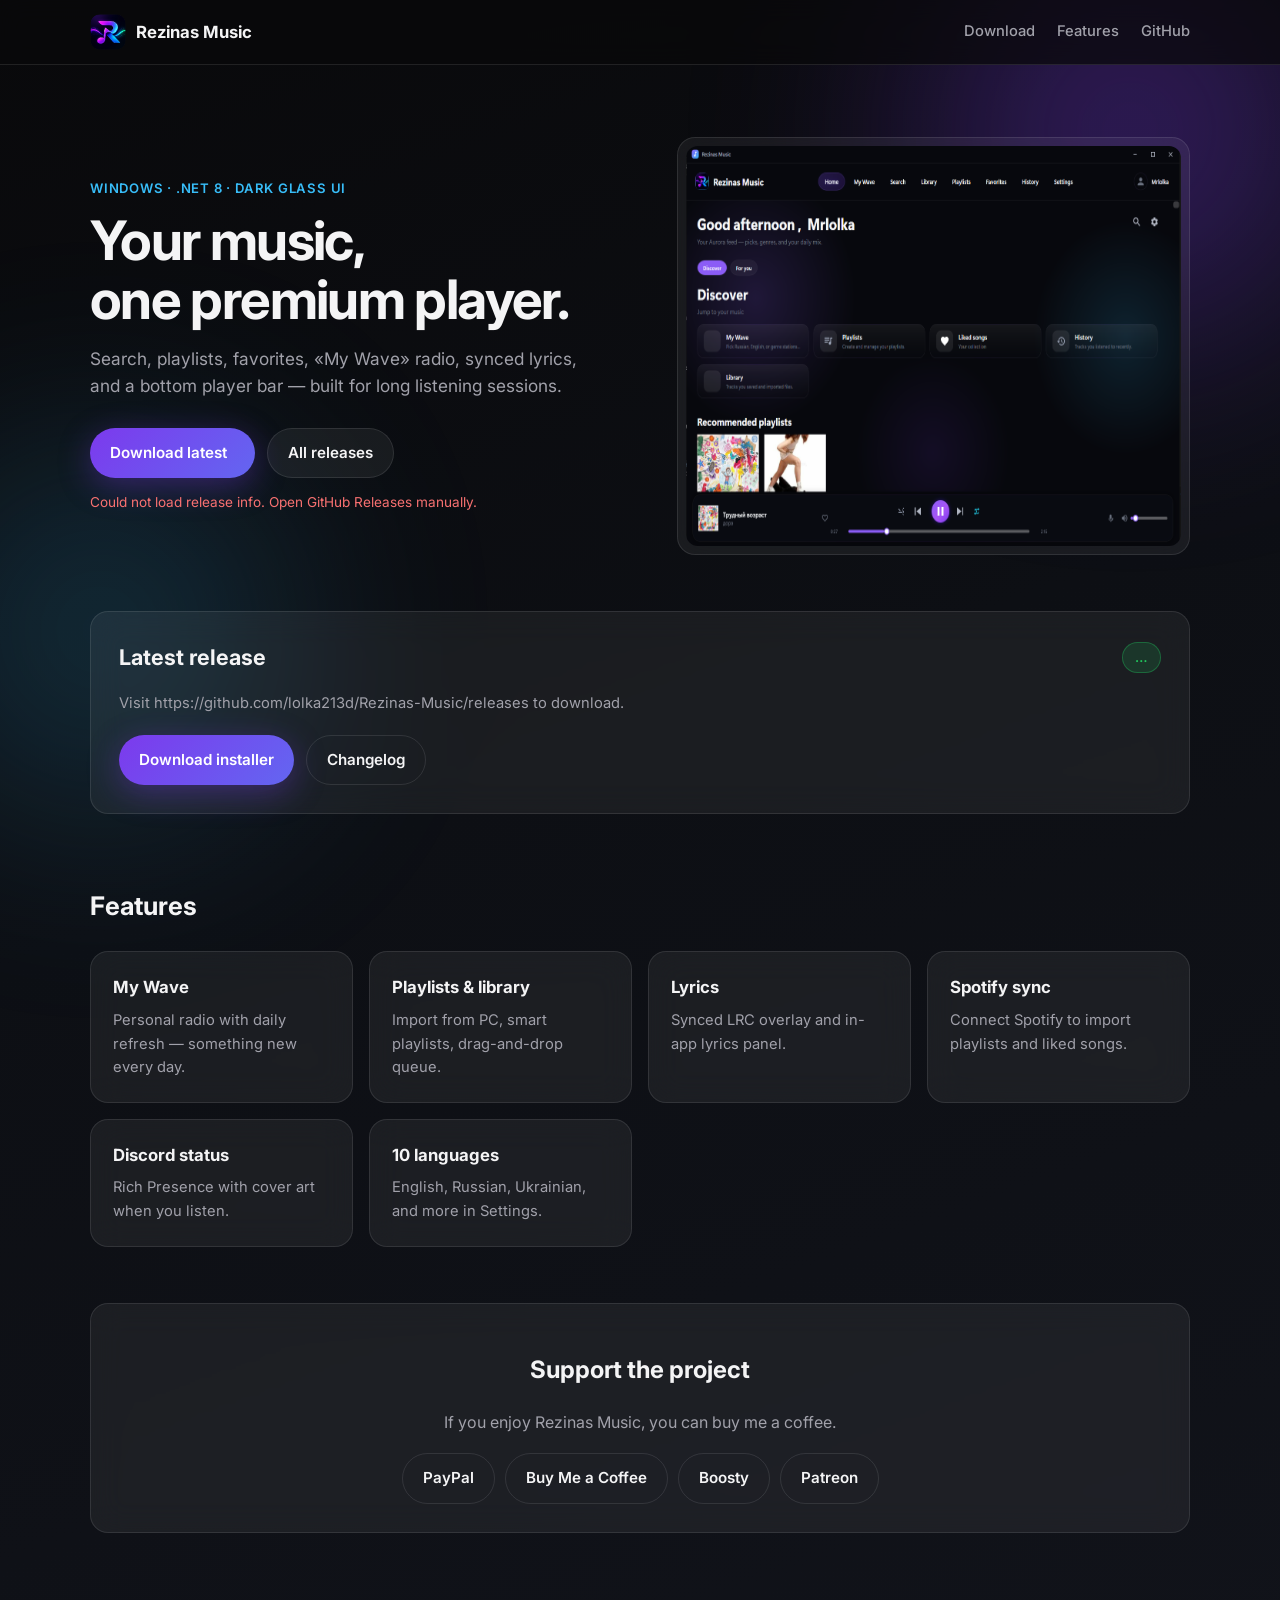
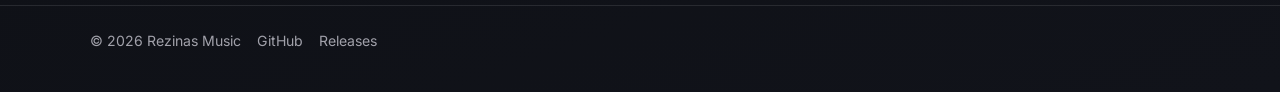
==== website/index.html @ 8f14dd78 "Add website branch setup, GitHub Pages, and localization fixes. Introduce mine/website branch workfl" ====
<!DOCTYPE html>
<html lang="en">
<head>
  <meta charset="UTF-8" />
  <meta name="viewport" content="width=device-width, initial-scale=1" />
  <title>Rezinas Music — Windows desktop player</title>
  <meta name="description" content="Rezinas Music — dark glass desktop player for Windows. Playlists, radio, lyrics, Spotify sync." />
  <link rel="icon" href="assets/app-icon.png" type="image/png" />
  <link rel="preconnect" href="https://fonts.googleapis.com" />
  <link rel="preconnect" href="https://fonts.gstatic.com" crossorigin />
  <link href="https://fonts.googleapis.com/css2?family=Inter:wght@400;500;600;700&display=swap" rel="stylesheet" />
  <link rel="stylesheet" href="css/style.css" />
</head>
<body>
  <div class="bg-glow bg-glow--violet"></div>
  <div class="bg-glow bg-glow--cyan"></div>

  <header class="header">
    <div class="container header__inner">
      <a class="brand" href="#">
        <img src="assets/app-icon.png" alt="" width="36" height="36" class="brand__icon" />
        <span>Rezinas Music</span>
      </a>
      <nav class="nav">
        <a href="#download">Download</a>
        <a href="#features">Features</a>
        <a href="https://github.com/lolka213d/Rezinas-Music" target="_blank" rel="noopener">GitHub</a>
      </nav>
    </div>
  </header>

  <main>
    <section class="hero container">
      <div class="hero__text">
        <p class="eyebrow">Windows · .NET 8 · Dark glass UI</p>
        <h1>Your music,<br />one premium player.</h1>
        <p class="lead">
          Search, playlists, favorites, «My Wave» radio, synced lyrics, and a bottom player bar —
          built for long listening sessions.
        </p>
        <div class="hero__actions">
          <a id="download-btn" class="btn btn--primary" href="#download">
            <span id="download-label">Download latest</span>
            <span id="download-version" class="btn__meta"></span>
          </a>
          <a class="btn btn--ghost" href="https://github.com/lolka213d/Rezinas-Music/releases" target="_blank" rel="noopener">
            All releases
          </a>
        </div>
        <p id="update-status" class="status" aria-live="polite">Checking for updates…</p>
      </div>
      <div class="hero__shot glass">
        <img src="assets/01-main.png" alt="Rezinas Music main screen" width="640" height="400" />
      </div>
    </section>

    <section id="download" class="download container">
      <div class="glass panel">
        <div class="panel__head">
          <h2>Latest release</h2>
          <span id="release-badge" class="badge">…</span>
        </div>
        <div id="release-notes" class="release-notes muted">Loading release notes from GitHub…</div>
        <div class="panel__actions">
          <a id="release-download" class="btn btn--primary" href="#" hidden>Download installer</a>
          <a class="btn btn--outline" href="https://github.com/lolka213d/Rezinas-Music/blob/mine/CHANGELOG.md" target="_blank" rel="noopener">Changelog</a>
        </div>
      </div>
    </section>

    <section id="features" class="features container">
      <h2>Features</h2>
      <div class="grid">
        <article class="glass card"><h3>My Wave</h3><p>Personal radio with daily refresh — something new every day.</p></article>
        <article class="glass card"><h3>Playlists & library</h3><p>Import from PC, smart playlists, drag-and-drop queue.</p></article>
        <article class="glass card"><h3>Lyrics</h3><p>Synced LRC overlay and in-app lyrics panel.</p></article>
        <article class="glass card"><h3>Spotify sync</h3><p>Connect Spotify to import playlists and liked songs.</p></article>
        <article class="glass card"><h3>Discord status</h3><p>Rich Presence with cover art when you listen.</p></article>
        <article class="glass card"><h3>10 languages</h3><p>English, Russian, Ukrainian, and more in Settings.</p></article>
      </div>
    </section>

    <section class="support container">
      <div class="glass panel panel--center">
        <h2>Support the project</h2>
        <p class="muted">If you enjoy Rezinas Music, you can buy me a coffee.</p>
        <div class="support-links">
          <a class="btn btn--outline" href="https://www.paypal.com/ncp/payment/PMVP42DTMTBSL" target="_blank" rel="noopener">PayPal</a>
          <a class="btn btn--outline" href="https://buymeacoffee.com/rezinas" target="_blank" rel="noopener">Buy Me a Coffee</a>
          <a class="btn btn--outline" href="https://boosty.to/moonsfh" target="_blank" rel="noopener">Boosty</a>
          <a class="btn btn--outline" href="https://www.patreon.com/rezinas" target="_blank" rel="noopener">Patreon</a>
        </div>
      </div>
    </section>
  </main>

  <footer class="footer">
    <div class="container footer__inner">
      <span>© 2026 Rezinas Music</span>
      <a href="https://github.com/lolka213d/Rezinas-Music" target="_blank" rel="noopener">GitHub</a>
      <a href="https://github.com/lolka213d/Rezinas-Music/releases" target="_blank" rel="noopener">Releases</a>
    </div>
  </footer>

  <script src="js/app.js"></script>
</body>
</html>
---- website/css/style.css ----
:root {
  --bg: #09090b;
  --bg-2: #0d0f14;
  --glass: rgba(255, 255, 255, 0.06);
  --glass-border: rgba(255, 255, 255, 0.1);
  --text: #f4f4f5;
  --muted: #a1a1aa;
  --green: #22c55e;
  --violet: #7c3aed;
  --cyan: #38bdf8;
  --radius: 18px;
}

*, *::before, *::after { box-sizing: border-box; }

html { scroll-behavior: smooth; }

body {
  margin: 0;
  font-family: Inter, system-ui, -apple-system, Segoe UI, sans-serif;
  background: linear-gradient(160deg, var(--bg), var(--bg-2) 45%, #11131a);
  color: var(--text);
  min-height: 100vh;
  line-height: 1.6;
}

.bg-glow {
  position: fixed;
  border-radius: 50%;
  filter: blur(120px);
  opacity: 0.35;
  pointer-events: none;
  z-index: 0;
}
.bg-glow--violet { width: 420px; height: 420px; background: var(--violet); top: -80px; right: -60px; }
.bg-glow--cyan { width: 360px; height: 360px; background: var(--cyan); bottom: 10%; left: -80px; opacity: 0.2; }

.container { width: min(1100px, calc(100% - 40px)); margin: 0 auto; position: relative; z-index: 1; }

.glass {
  background: var(--glass);
  border: 1px solid var(--glass-border);
  border-radius: var(--radius);
  backdrop-filter: blur(16px);
}

.header {
  position: sticky;
  top: 0;
  z-index: 10;
  backdrop-filter: blur(12px);
  background: rgba(9, 9, 11, 0.72);
  border-bottom: 1px solid var(--glass-border);
}
.header__inner {
  display: flex;
  align-items: center;
  justify-content: space-between;
  padding: 14px 0;
}
.brand {
  display: flex;
  align-items: center;
  gap: 10px;
  color: var(--text);
  text-decoration: none;
  font-weight: 700;
  font-size: 1.05rem;
}
.brand__icon { border-radius: 10px; }
.nav { display: flex; gap: 22px; }
.nav a {
  color: var(--muted);
  text-decoration: none;
  font-size: 0.92rem;
  font-weight: 500;
  transition: color 0.2s;
}
.nav a:hover { color: var(--text); }

.hero {
  display: grid;
  grid-template-columns: 1.05fr 1fr;
  gap: 48px;
  align-items: center;
  padding: 72px 0 56px;
}
@media (max-width: 900px) {
  .hero { grid-template-columns: 1fr; padding-top: 40px; }
  .nav { display: none; }
}
.eyebrow {
  color: var(--cyan);
  font-size: 0.82rem;
  font-weight: 600;
  letter-spacing: 0.06em;
  text-transform: uppercase;
  margin: 0 0 12px;
}
.hero h1 {
  font-size: clamp(2.2rem, 5vw, 3.4rem);
  line-height: 1.08;
  margin: 0 0 16px;
  letter-spacing: -0.03em;
}
.lead { color: var(--muted); font-size: 1.08rem; max-width: 520px; margin: 0 0 28px; }
.hero__actions { display: flex; flex-wrap: wrap; gap: 12px; margin-bottom: 14px; }
.hero__shot { overflow: hidden; padding: 8px; }
.hero__shot img { display: block; width: 100%; border-radius: 12px; }

.btn {
  display: inline-flex;
  align-items: center;
  gap: 8px;
  padding: 12px 20px;
  border-radius: 999px;
  font-weight: 600;
  font-size: 0.95rem;
  text-decoration: none;
  transition: transform 0.15s, opacity 0.15s, box-shadow 0.15s;
}
.btn:hover { transform: translateY(-1px); }
.btn--primary {
  background: linear-gradient(135deg, var(--violet), #6366f1);
  color: white;
  box-shadow: 0 8px 32px rgba(124, 58, 237, 0.35);
}
.btn--ghost {
  background: rgba(255, 255, 255, 0.06);
  color: var(--text);
  border: 1px solid var(--glass-border);
}
.btn--outline {
  background: transparent;
  color: var(--text);
  border: 1px solid var(--glass-border);
}
.btn__meta {
  font-size: 0.78rem;
  opacity: 0.85;
  font-weight: 500;
}
.status { font-size: 0.85rem; color: var(--muted); margin: 0; }
.status--ok { color: var(--green); }
.status--err { color: #f87171; }

.download { padding-bottom: 48px; }
.panel { padding: 28px; }
.panel--center { text-align: center; }
.panel__head {
  display: flex;
  align-items: center;
  justify-content: space-between;
  gap: 12px;
  margin-bottom: 16px;
}
.panel__head h2 { margin: 0; font-size: 1.35rem; }
.panel__actions { display: flex; flex-wrap: wrap; gap: 12px; margin-top: 20px; }
.badge {
  background: rgba(34, 197, 94, 0.15);
  color: var(--green);
  border: 1px solid rgba(34, 197, 94, 0.35);
  padding: 4px 12px;
  border-radius: 999px;
  font-size: 0.82rem;
  font-weight: 600;
}
.muted { color: var(--muted); }
.release-notes {
  white-space: pre-wrap;
  font-size: 0.92rem;
  line-height: 1.65;
  max-height: 280px;
  overflow: auto;
}

.features { padding: 24px 0 56px; }
.features h2 { margin: 0 0 24px; font-size: 1.6rem; }
.grid {
  display: grid;
  grid-template-columns: repeat(auto-fit, minmax(240px, 1fr));
  gap: 16px;
}
.card { padding: 22px; }
.card h3 { margin: 0 0 8px; font-size: 1.05rem; }
.card p { margin: 0; color: var(--muted); font-size: 0.92rem; }

.support { padding-bottom: 72px; }
.support-links {
  display: flex;
  flex-wrap: wrap;
  gap: 10px;
  justify-content: center;
  margin-top: 18px;
}

.footer {
  border-top: 1px solid var(--glass-border);
  padding: 24px 0 40px;
}
.footer__inner {
  display: flex;
  flex-wrap: wrap;
  gap: 16px;
  align-items: center;
  color: var(--muted);
  font-size: 0.88rem;
}
.footer a { color: var(--muted); text-decoration: none; }
.footer a:hover { color: var(--text); }
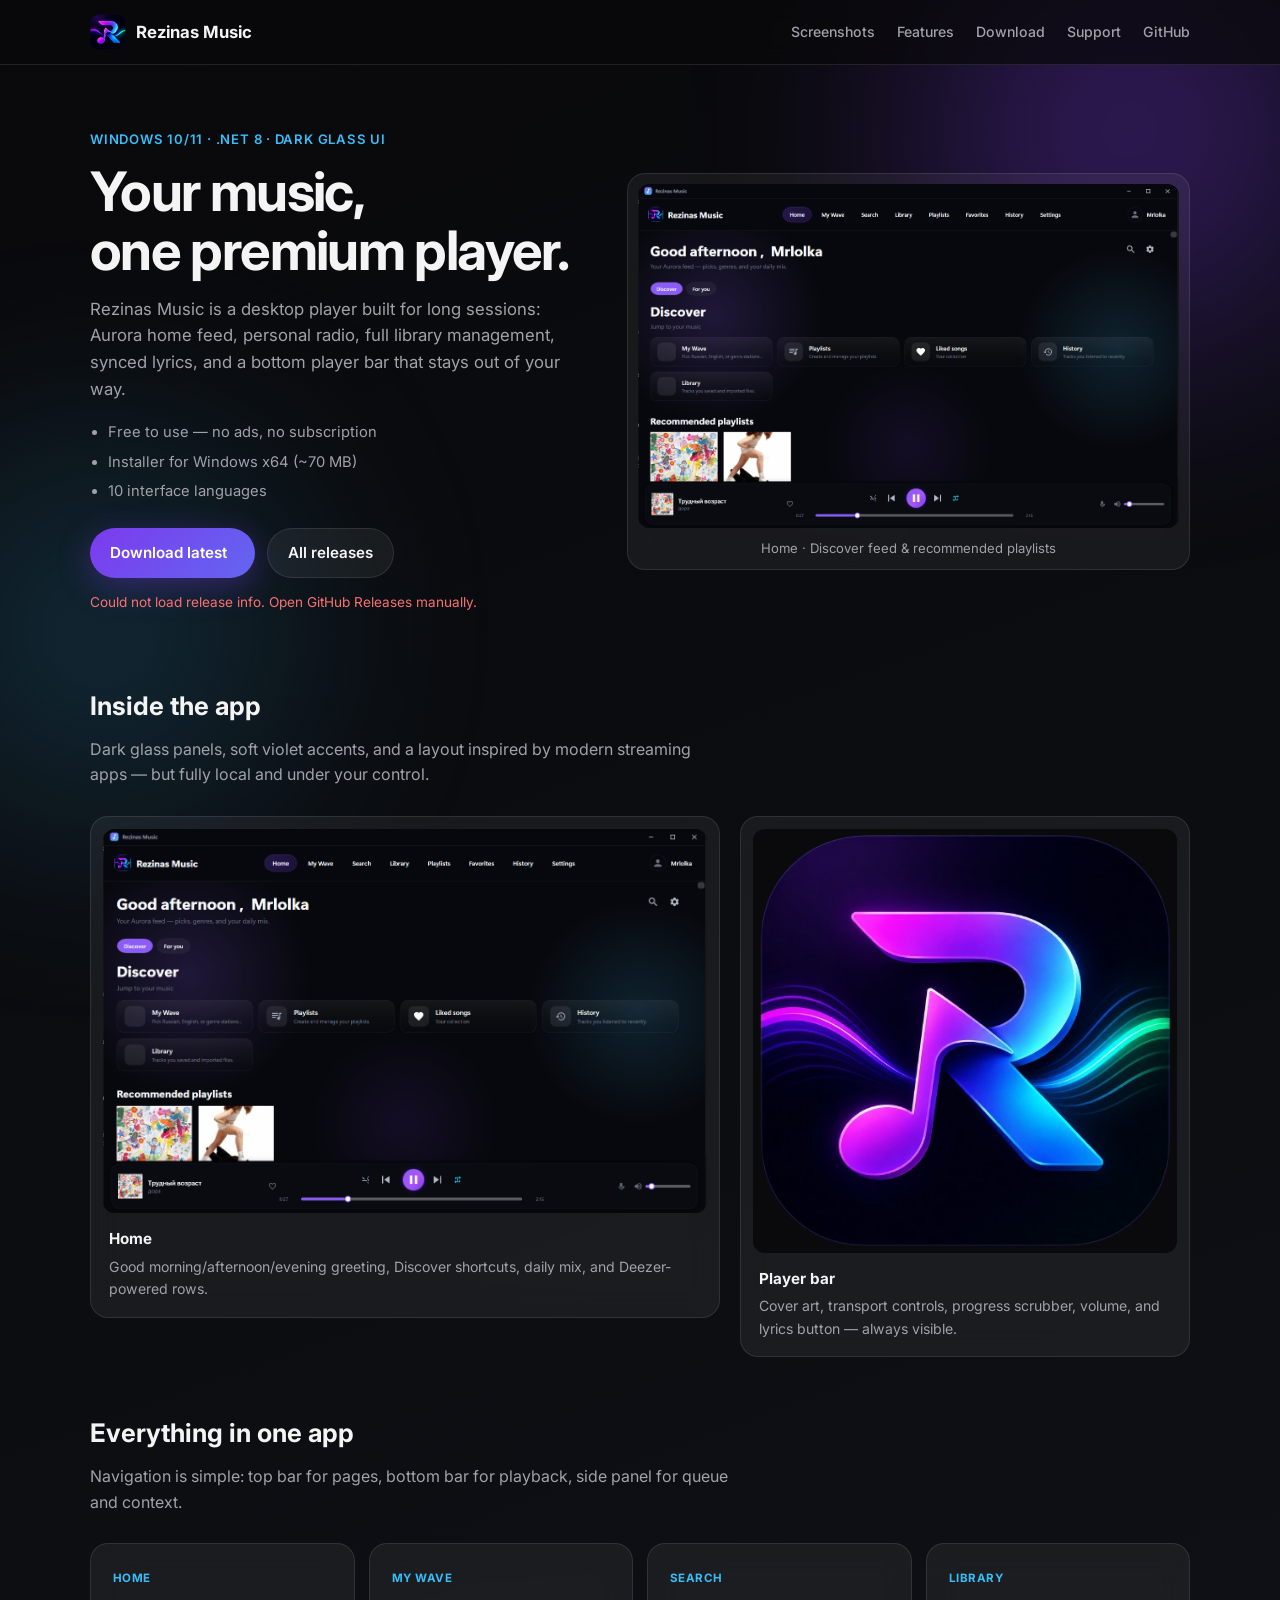
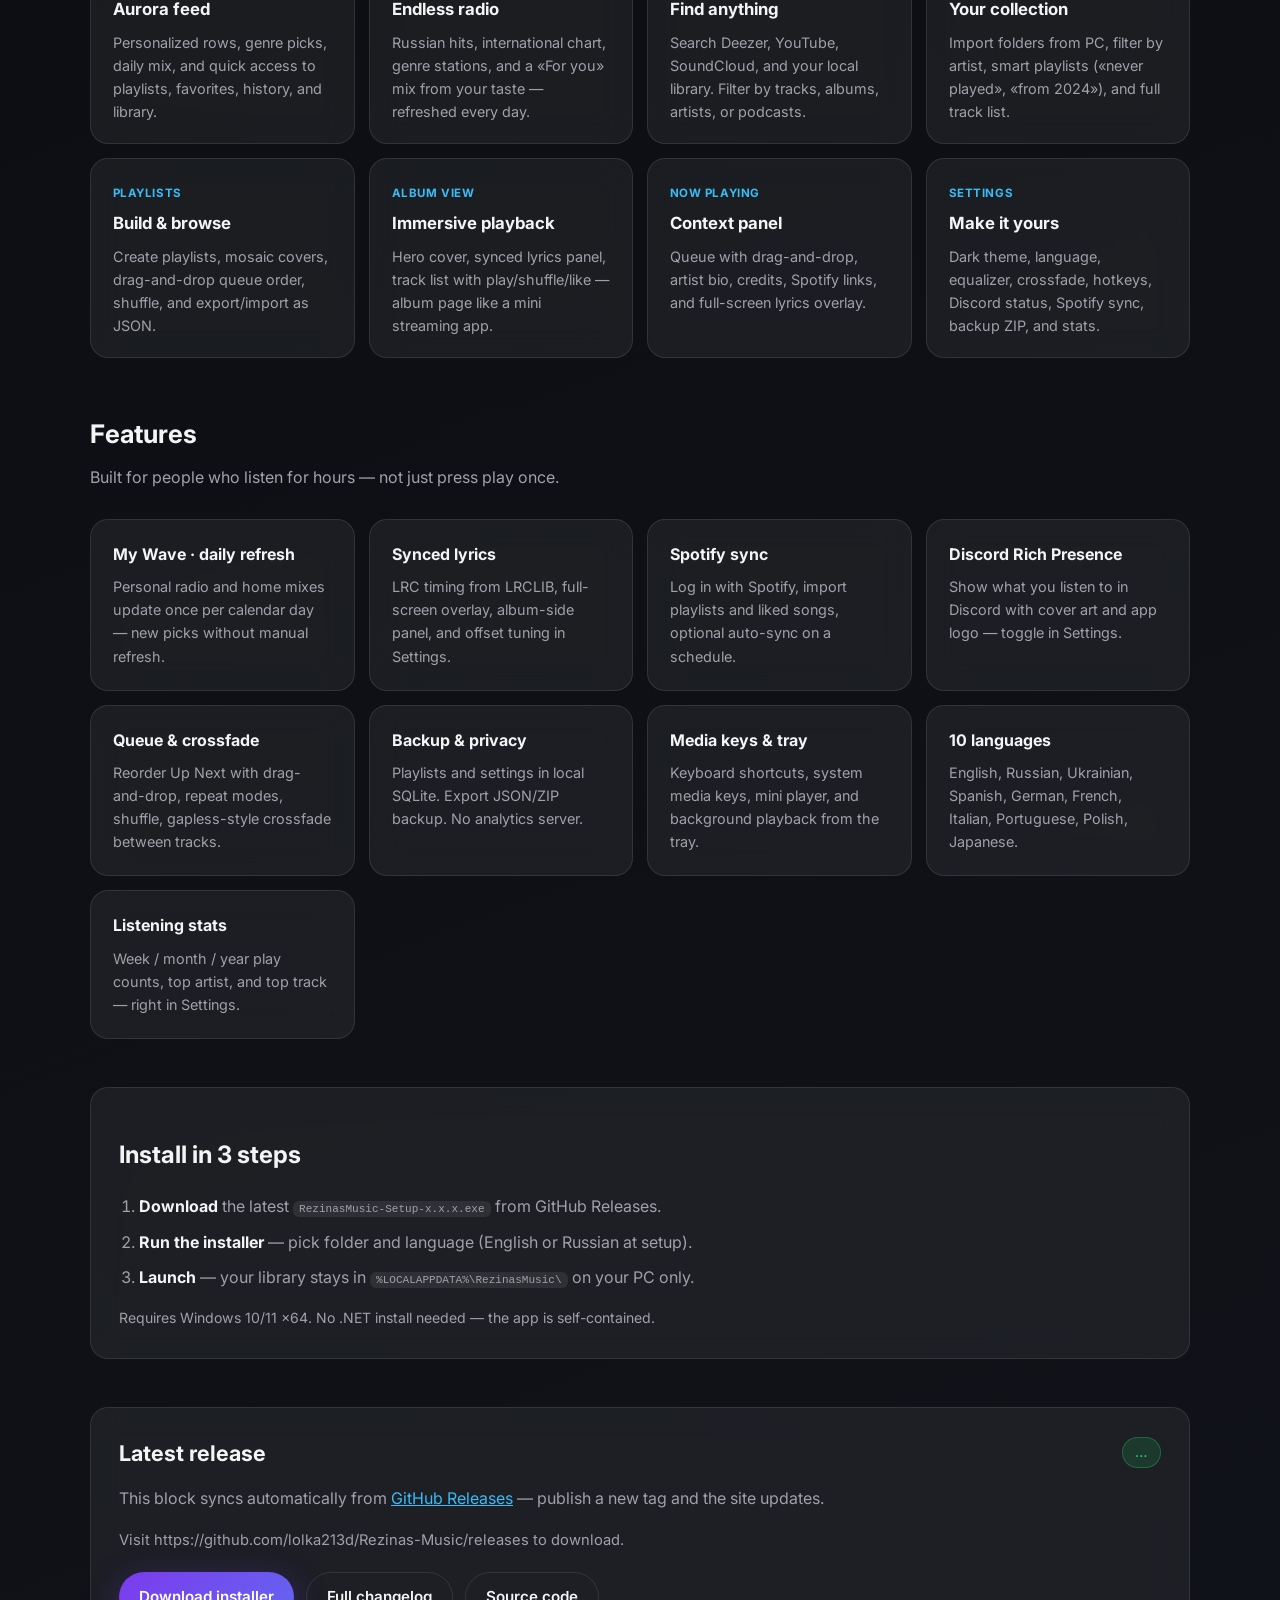
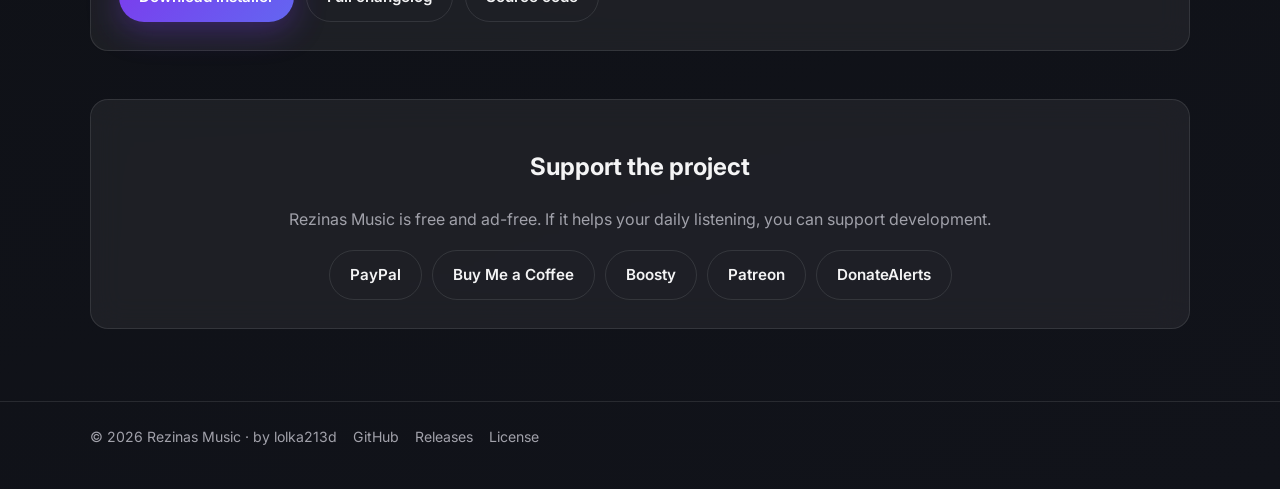
==== commit 6929ff05: "Expand website content and fix squashed screenshot aspect ratio. Use object-fit with correct aspect-" ====
--- a/website/index.html
+++ b/website/index.html
@@ -4,7 +4,7 @@
   <meta charset="UTF-8" />
   <meta name="viewport" content="width=device-width, initial-scale=1" />
   <title>Rezinas Music — Windows desktop player</title>
-  <meta name="description" content="Rezinas Music — dark glass desktop player for Windows. Playlists, radio, lyrics, Spotify sync." />
+  <meta name="description" content="Rezinas Music — premium dark glass music player for Windows. Playlists, My Wave radio, lyrics, Spotify sync, Discord status." />
   <link rel="icon" href="assets/app-icon.png" type="image/png" />
   <link rel="preconnect" href="https://fonts.googleapis.com" />
   <link rel="preconnect" href="https://fonts.gstatic.com" crossorigin />
@@ -22,8 +22,10 @@
         <span>Rezinas Music</span>
       </a>
       <nav class="nav">
+        <a href="#screenshots">Screenshots</a>
+        <a href="#features">Features</a>
         <a href="#download">Download</a>
-        <a href="#features">Features</a>
+        <a href="#support">Support</a>
         <a href="https://github.com/lolka213d/Rezinas-Music" target="_blank" rel="noopener">GitHub</a>
       </nav>
     </div>
@@ -32,12 +34,18 @@
   <main>
     <section class="hero container">
       <div class="hero__text">
-        <p class="eyebrow">Windows · .NET 8 · Dark glass UI</p>
+        <p class="eyebrow">Windows 10/11 · .NET 8 · Dark glass UI</p>
         <h1>Your music,<br />one premium player.</h1>
         <p class="lead">
-          Search, playlists, favorites, «My Wave» radio, synced lyrics, and a bottom player bar —
-          built for long listening sessions.
+          Rezinas Music is a desktop player built for long sessions: Aurora home feed,
+          personal radio, full library management, synced lyrics, and a bottom player bar
+          that stays out of your way.
         </p>
+        <ul class="hero__bullets">
+          <li>Free to use — no ads, no subscription</li>
+          <li>Installer for Windows x64 (~70 MB)</li>
+          <li>10 interface languages</li>
+        </ul>
         <div class="hero__actions">
           <a id="download-btn" class="btn btn--primary" href="#download">
             <span id="download-label">Download latest</span>
@@ -49,8 +57,144 @@
         </div>
         <p id="update-status" class="status" aria-live="polite">Checking for updates…</p>
       </div>
-      <div class="hero__shot glass">
-        <img src="assets/01-main.png" alt="Rezinas Music main screen" width="640" height="400" />
+      <figure class="hero__shot glass">
+        <div class="shot-frame shot-frame--wide">
+          <img src="assets/01-main.png" alt="Rezinas Music — Home screen with Discover cards and recommended playlists" loading="eager" />
+        </div>
+        <figcaption class="shot-caption">Home · Discover feed & recommended playlists</figcaption>
+      </figure>
+    </section>
+
+    <section id="screenshots" class="screenshots container">
+      <div class="section-head">
+        <h2>Inside the app</h2>
+        <p class="section-lead">Dark glass panels, soft violet accents, and a layout inspired by modern streaming apps — but fully local and under your control.</p>
+      </div>
+      <div class="screenshots__grid">
+        <figure class="glass shot-card">
+          <div class="shot-frame shot-frame--wide">
+            <img src="assets/01-main.png" alt="Main screen" loading="lazy" />
+          </div>
+          <figcaption>
+            <strong>Home</strong>
+            <span>Good morning/afternoon/evening greeting, Discover shortcuts, daily mix, and Deezer-powered rows.</span>
+          </figcaption>
+        </figure>
+        <figure class="glass shot-card">
+          <div class="shot-frame shot-frame--square">
+            <img src="assets/02-player.png" alt="Now playing" loading="lazy" />
+          </div>
+          <figcaption>
+            <strong>Player bar</strong>
+            <span>Cover art, transport controls, progress scrubber, volume, and lyrics button — always visible.</span>
+          </figcaption>
+        </figure>
+      </div>
+    </section>
+
+    <section class="sections container">
+      <div class="section-head">
+        <h2>Everything in one app</h2>
+        <p class="section-lead">Navigation is simple: top bar for pages, bottom bar for playback, side panel for queue and context.</p>
+      </div>
+      <div class="sections__grid">
+        <article class="glass section-card">
+          <span class="section-card__tag">Home</span>
+          <h3>Aurora feed</h3>
+          <p>Personalized rows, genre picks, daily mix, and quick access to playlists, favorites, history, and library.</p>
+        </article>
+        <article class="glass section-card">
+          <span class="section-card__tag">My Wave</span>
+          <h3>Endless radio</h3>
+          <p>Russian hits, international chart, genre stations, and a «For you» mix from your taste — refreshed every day.</p>
+        </article>
+        <article class="glass section-card">
+          <span class="section-card__tag">Search</span>
+          <h3>Find anything</h3>
+          <p>Search Deezer, YouTube, SoundCloud, and your local library. Filter by tracks, albums, artists, or podcasts.</p>
+        </article>
+        <article class="glass section-card">
+          <span class="section-card__tag">Library</span>
+          <h3>Your collection</h3>
+          <p>Import folders from PC, filter by artist, smart playlists («never played», «from 2024»), and full track list.</p>
+        </article>
+        <article class="glass section-card">
+          <span class="section-card__tag">Playlists</span>
+          <h3>Build & browse</h3>
+          <p>Create playlists, mosaic covers, drag-and-drop queue order, shuffle, and export/import as JSON.</p>
+        </article>
+        <article class="glass section-card">
+          <span class="section-card__tag">Album view</span>
+          <h3>Immersive playback</h3>
+          <p>Hero cover, synced lyrics panel, track list with play/shuffle/like — album page like a mini streaming app.</p>
+        </article>
+        <article class="glass section-card">
+          <span class="section-card__tag">Now Playing</span>
+          <h3>Context panel</h3>
+          <p>Queue with drag-and-drop, artist bio, credits, Spotify links, and full-screen lyrics overlay.</p>
+        </article>
+        <article class="glass section-card">
+          <span class="section-card__tag">Settings</span>
+          <h3>Make it yours</h3>
+          <p>Dark theme, language, equalizer, crossfade, hotkeys, Discord status, Spotify sync, backup ZIP, and stats.</p>
+        </article>
+      </div>
+    </section>
+
+    <section id="features" class="features container">
+      <div class="section-head">
+        <h2>Features</h2>
+        <p class="section-lead">Built for people who listen for hours — not just press play once.</p>
+      </div>
+      <div class="grid">
+        <article class="glass card">
+          <h3>My Wave · daily refresh</h3>
+          <p>Personal radio and home mixes update once per calendar day — new picks without manual refresh.</p>
+        </article>
+        <article class="glass card">
+          <h3>Synced lyrics</h3>
+          <p>LRC timing from LRCLIB, full-screen overlay, album-side panel, and offset tuning in Settings.</p>
+        </article>
+        <article class="glass card">
+          <h3>Spotify sync</h3>
+          <p>Log in with Spotify, import playlists and liked songs, optional auto-sync on a schedule.</p>
+        </article>
+        <article class="glass card">
+          <h3>Discord Rich Presence</h3>
+          <p>Show what you listen to in Discord with cover art and app logo — toggle in Settings.</p>
+        </article>
+        <article class="glass card">
+          <h3>Queue & crossfade</h3>
+          <p>Reorder Up Next with drag-and-drop, repeat modes, shuffle, gapless-style crossfade between tracks.</p>
+        </article>
+        <article class="glass card">
+          <h3>Backup & privacy</h3>
+          <p>Playlists and settings in local SQLite. Export JSON/ZIP backup. No analytics server.</p>
+        </article>
+        <article class="glass card">
+          <h3>Media keys & tray</h3>
+          <p>Keyboard shortcuts, system media keys, mini player, and background playback from the tray.</p>
+        </article>
+        <article class="glass card">
+          <h3>10 languages</h3>
+          <p>English, Russian, Ukrainian, Spanish, German, French, Italian, Portuguese, Polish, Japanese.</p>
+        </article>
+        <article class="glass card">
+          <h3>Listening stats</h3>
+          <p>Week / month / year play counts, top artist, and top track — right in Settings.</p>
+        </article>
+      </div>
+    </section>
+
+    <section class="install container">
+      <div class="glass panel">
+        <h2>Install in 3 steps</h2>
+        <ol class="steps">
+          <li><strong>Download</strong> the latest <code>RezinasMusic-Setup-x.x.x.exe</code> from GitHub Releases.</li>
+          <li><strong>Run the installer</strong> — pick folder and language (English or Russian at setup).</li>
+          <li><strong>Launch</strong> — your library stays in <code>%LOCALAPPDATA%\RezinasMusic\</code> on your PC only.</li>
+        </ol>
+        <p class="muted install-note">Requires Windows 10/11 x64. No .NET install needed — the app is self-contained.</p>
       </div>
     </section>
 
@@ -60,35 +204,26 @@
           <h2>Latest release</h2>
           <span id="release-badge" class="badge">…</span>
         </div>
-        <div id="release-notes" class="release-notes muted">Loading release notes from GitHub…</div>
+        <p class="muted">This block syncs automatically from <a href="https://github.com/lolka213d/Rezinas-Music/releases" target="_blank" rel="noopener">GitHub Releases</a> — publish a new tag and the site updates.</p>
+        <div id="release-notes" class="release-notes muted">Loading release notes…</div>
         <div class="panel__actions">
           <a id="release-download" class="btn btn--primary" href="#" hidden>Download installer</a>
-          <a class="btn btn--outline" href="https://github.com/lolka213d/Rezinas-Music/blob/mine/CHANGELOG.md" target="_blank" rel="noopener">Changelog</a>
-        </div>
-      </div>
-    </section>
-
-    <section id="features" class="features container">
-      <h2>Features</h2>
-      <div class="grid">
-        <article class="glass card"><h3>My Wave</h3><p>Personal radio with daily refresh — something new every day.</p></article>
-        <article class="glass card"><h3>Playlists & library</h3><p>Import from PC, smart playlists, drag-and-drop queue.</p></article>
-        <article class="glass card"><h3>Lyrics</h3><p>Synced LRC overlay and in-app lyrics panel.</p></article>
-        <article class="glass card"><h3>Spotify sync</h3><p>Connect Spotify to import playlists and liked songs.</p></article>
-        <article class="glass card"><h3>Discord status</h3><p>Rich Presence with cover art when you listen.</p></article>
-        <article class="glass card"><h3>10 languages</h3><p>English, Russian, Ukrainian, and more in Settings.</p></article>
-      </div>
-    </section>
-
-    <section class="support container">
+          <a class="btn btn--outline" href="https://github.com/lolka213d/Rezinas-Music/blob/mine/CHANGELOG.md" target="_blank" rel="noopener">Full changelog</a>
+          <a class="btn btn--outline" href="https://github.com/lolka213d/Rezinas-Music" target="_blank" rel="noopener">Source code</a>
+        </div>
+      </div>
+    </section>
+
+    <section id="support" class="support container">
       <div class="glass panel panel--center">
         <h2>Support the project</h2>
-        <p class="muted">If you enjoy Rezinas Music, you can buy me a coffee.</p>
+        <p class="muted">Rezinas Music is free and ad-free. If it helps your daily listening, you can support development.</p>
         <div class="support-links">
           <a class="btn btn--outline" href="https://www.paypal.com/ncp/payment/PMVP42DTMTBSL" target="_blank" rel="noopener">PayPal</a>
           <a class="btn btn--outline" href="https://buymeacoffee.com/rezinas" target="_blank" rel="noopener">Buy Me a Coffee</a>
           <a class="btn btn--outline" href="https://boosty.to/moonsfh" target="_blank" rel="noopener">Boosty</a>
           <a class="btn btn--outline" href="https://www.patreon.com/rezinas" target="_blank" rel="noopener">Patreon</a>
+          <a class="btn btn--outline" href="https://www.donationalerts.com/r/rezinas" target="_blank" rel="noopener">DonateAlerts</a>
         </div>
       </div>
     </section>
@@ -96,9 +231,10 @@
 
   <footer class="footer">
     <div class="container footer__inner">
-      <span>© 2026 Rezinas Music</span>
-      <a href="https://github.com/lolka213d/Rezinas-Music" target="_blank" rel="noopener">GitHub</a>
-      <a href="https://github.com/lolka213d/Rezinas-Music/releases" target="_blank" rel="noopener">Releases</a>
+      <span>© 2026 Rezinas Music · by lolka213d</span>
+      <a href="https://github.com/lolka213d/Rezinas-Music">GitHub</a>
+      <a href="https://github.com/lolka213d/Rezinas-Music/releases">Releases</a>
+      <a href="https://github.com/lolka213d/Rezinas-Music/blob/mine/LICENSE">License</a>
     </div>
   </footer>
 
--- a/website/css/style.css
+++ b/website/css/style.css
@@ -9,6 +9,8 @@
   --violet: #7c3aed;
   --cyan: #38bdf8;
   --radius: 18px;
+  --ratio-wide: 1285 / 818;
+  --ratio-square: 1 / 1;
 }
 
 *, *::before, *::after { box-sizing: border-box; }
@@ -44,6 +46,7 @@
   backdrop-filter: blur(16px);
 }
 
+/* Header */
 .header {
   position: sticky;
   top: 0;
@@ -57,6 +60,7 @@
   align-items: center;
   justify-content: space-between;
   padding: 14px 0;
+  gap: 16px;
 }
 .brand {
   display: flex;
@@ -66,27 +70,63 @@
   text-decoration: none;
   font-weight: 700;
   font-size: 1.05rem;
+  flex-shrink: 0;
 }
 .brand__icon { border-radius: 10px; }
-.nav { display: flex; gap: 22px; }
+.nav {
+  display: flex;
+  flex-wrap: wrap;
+  gap: 16px 22px;
+  justify-content: flex-end;
+}
 .nav a {
   color: var(--muted);
   text-decoration: none;
-  font-size: 0.92rem;
+  font-size: 0.88rem;
   font-weight: 500;
   transition: color 0.2s;
 }
 .nav a:hover { color: var(--text); }
 
+/* Section headings */
+.section-head { margin-bottom: 28px; max-width: 640px; }
+.section-head h2 { margin: 0 0 10px; font-size: 1.6rem; }
+.section-lead { margin: 0; color: var(--muted); font-size: 1rem; }
+
+/* Screenshots — fixed aspect ratio, no squashing */
+.shot-frame {
+  width: 100%;
+  overflow: hidden;
+  border-radius: 12px;
+  background: #0a0a0c;
+  line-height: 0;
+}
+.shot-frame--wide { aspect-ratio: var(--ratio-wide); }
+.shot-frame--square { aspect-ratio: var(--ratio-square); }
+.shot-frame img {
+  display: block;
+  width: 100%;
+  height: 100%;
+  object-fit: contain;
+  object-position: center top;
+}
+.shot-caption {
+  margin: 10px 4px 0;
+  font-size: 0.82rem;
+  color: var(--muted);
+  text-align: center;
+}
+
+/* Hero */
 .hero {
   display: grid;
-  grid-template-columns: 1.05fr 1fr;
-  gap: 48px;
-  align-items: center;
-  padding: 72px 0 56px;
+  grid-template-columns: minmax(280px, 1fr) minmax(300px, 1.15fr);
+  gap: 40px 48px;
+  align-items: center;
+  padding: 64px 0 56px;
 }
 @media (max-width: 900px) {
-  .hero { grid-template-columns: 1fr; padding-top: 40px; }
+  .hero { grid-template-columns: 1fr; padding-top: 36px; }
   .nav { display: none; }
 }
 .eyebrow {
@@ -103,11 +143,69 @@
   margin: 0 0 16px;
   letter-spacing: -0.03em;
 }
-.lead { color: var(--muted); font-size: 1.08rem; max-width: 520px; margin: 0 0 28px; }
+.lead { color: var(--muted); font-size: 1.05rem; max-width: 520px; margin: 0 0 18px; }
+.hero__bullets {
+  margin: 0 0 24px;
+  padding-left: 1.15rem;
+  color: var(--muted);
+  font-size: 0.92rem;
+}
+.hero__bullets li { margin-bottom: 6px; }
 .hero__actions { display: flex; flex-wrap: wrap; gap: 12px; margin-bottom: 14px; }
-.hero__shot { overflow: hidden; padding: 8px; }
-.hero__shot img { display: block; width: 100%; border-radius: 12px; }
-
+.hero__shot {
+  margin: 0;
+  padding: 10px;
+  min-width: 0;
+}
+
+/* Screenshot gallery */
+.screenshots { padding: 16px 0 56px; }
+.screenshots__grid {
+  display: grid;
+  grid-template-columns: 1.4fr 1fr;
+  gap: 20px;
+  align-items: start;
+}
+@media (max-width: 800px) {
+  .screenshots__grid { grid-template-columns: 1fr; }
+}
+.shot-card {
+  margin: 0;
+  padding: 12px;
+}
+.shot-card figcaption {
+  display: flex;
+  flex-direction: column;
+  gap: 4px;
+  padding: 14px 6px 4px;
+  font-size: 0.88rem;
+  color: var(--muted);
+}
+.shot-card figcaption strong { color: var(--text); font-size: 0.95rem; }
+
+/* App sections grid */
+.sections { padding-bottom: 56px; }
+.sections__grid {
+  display: grid;
+  grid-template-columns: repeat(auto-fit, minmax(240px, 1fr));
+  gap: 14px;
+}
+.section-card {
+  padding: 20px 22px;
+}
+.section-card__tag {
+  display: inline-block;
+  font-size: 0.72rem;
+  font-weight: 700;
+  letter-spacing: 0.05em;
+  text-transform: uppercase;
+  color: var(--cyan);
+  margin-bottom: 8px;
+}
+.section-card h3 { margin: 0 0 8px; font-size: 1.05rem; }
+.section-card p { margin: 0; color: var(--muted); font-size: 0.9rem; }
+
+/* Buttons */
 .btn {
   display: inline-flex;
   align-items: center;
@@ -117,7 +215,7 @@
   font-weight: 600;
   font-size: 0.95rem;
   text-decoration: none;
-  transition: transform 0.15s, opacity 0.15s, box-shadow 0.15s;
+  transition: transform 0.15s, box-shadow 0.15s;
 }
 .btn:hover { transform: translateY(-1px); }
 .btn--primary {
@@ -144,6 +242,35 @@
 .status--ok { color: var(--green); }
 .status--err { color: #f87171; }
 
+/* Features */
+.features { padding-bottom: 48px; }
+.grid {
+  display: grid;
+  grid-template-columns: repeat(auto-fit, minmax(240px, 1fr));
+  gap: 14px;
+}
+.card { padding: 22px; }
+.card h3 { margin: 0 0 8px; font-size: 1rem; }
+.card p { margin: 0; color: var(--muted); font-size: 0.9rem; }
+
+/* Install */
+.install { padding-bottom: 48px; }
+.steps {
+  margin: 16px 0;
+  padding-left: 1.25rem;
+  color: var(--muted);
+}
+.steps li { margin-bottom: 10px; }
+.steps strong { color: var(--text); }
+.steps code, .install-note code {
+  background: rgba(255, 255, 255, 0.08);
+  padding: 2px 6px;
+  border-radius: 6px;
+  font-size: 0.85em;
+}
+.install-note { margin: 0; font-size: 0.88rem; }
+
+/* Download panel */
 .download { padding-bottom: 48px; }
 .panel { padding: 28px; }
 .panel--center { text-align: center; }
@@ -152,7 +279,8 @@
   align-items: center;
   justify-content: space-between;
   gap: 12px;
-  margin-bottom: 16px;
+  margin-bottom: 12px;
+  flex-wrap: wrap;
 }
 .panel__head h2 { margin: 0; font-size: 1.35rem; }
 .panel__actions { display: flex; flex-wrap: wrap; gap: 12px; margin-top: 20px; }
@@ -166,25 +294,17 @@
   font-weight: 600;
 }
 .muted { color: var(--muted); }
+.muted a { color: var(--cyan); }
 .release-notes {
   white-space: pre-wrap;
   font-size: 0.92rem;
   line-height: 1.65;
-  max-height: 280px;
+  max-height: 320px;
   overflow: auto;
-}
-
-.features { padding: 24px 0 56px; }
-.features h2 { margin: 0 0 24px; font-size: 1.6rem; }
-.grid {
-  display: grid;
-  grid-template-columns: repeat(auto-fit, minmax(240px, 1fr));
-  gap: 16px;
-}
-.card { padding: 22px; }
-.card h3 { margin: 0 0 8px; font-size: 1.05rem; }
-.card p { margin: 0; color: var(--muted); font-size: 0.92rem; }
-
+  margin-top: 16px;
+}
+
+/* Support & footer */
 .support { padding-bottom: 72px; }
 .support-links {
   display: flex;
@@ -193,7 +313,6 @@
   justify-content: center;
   margin-top: 18px;
 }
-
 .footer {
   border-top: 1px solid var(--glass-border);
   padding: 24px 0 40px;
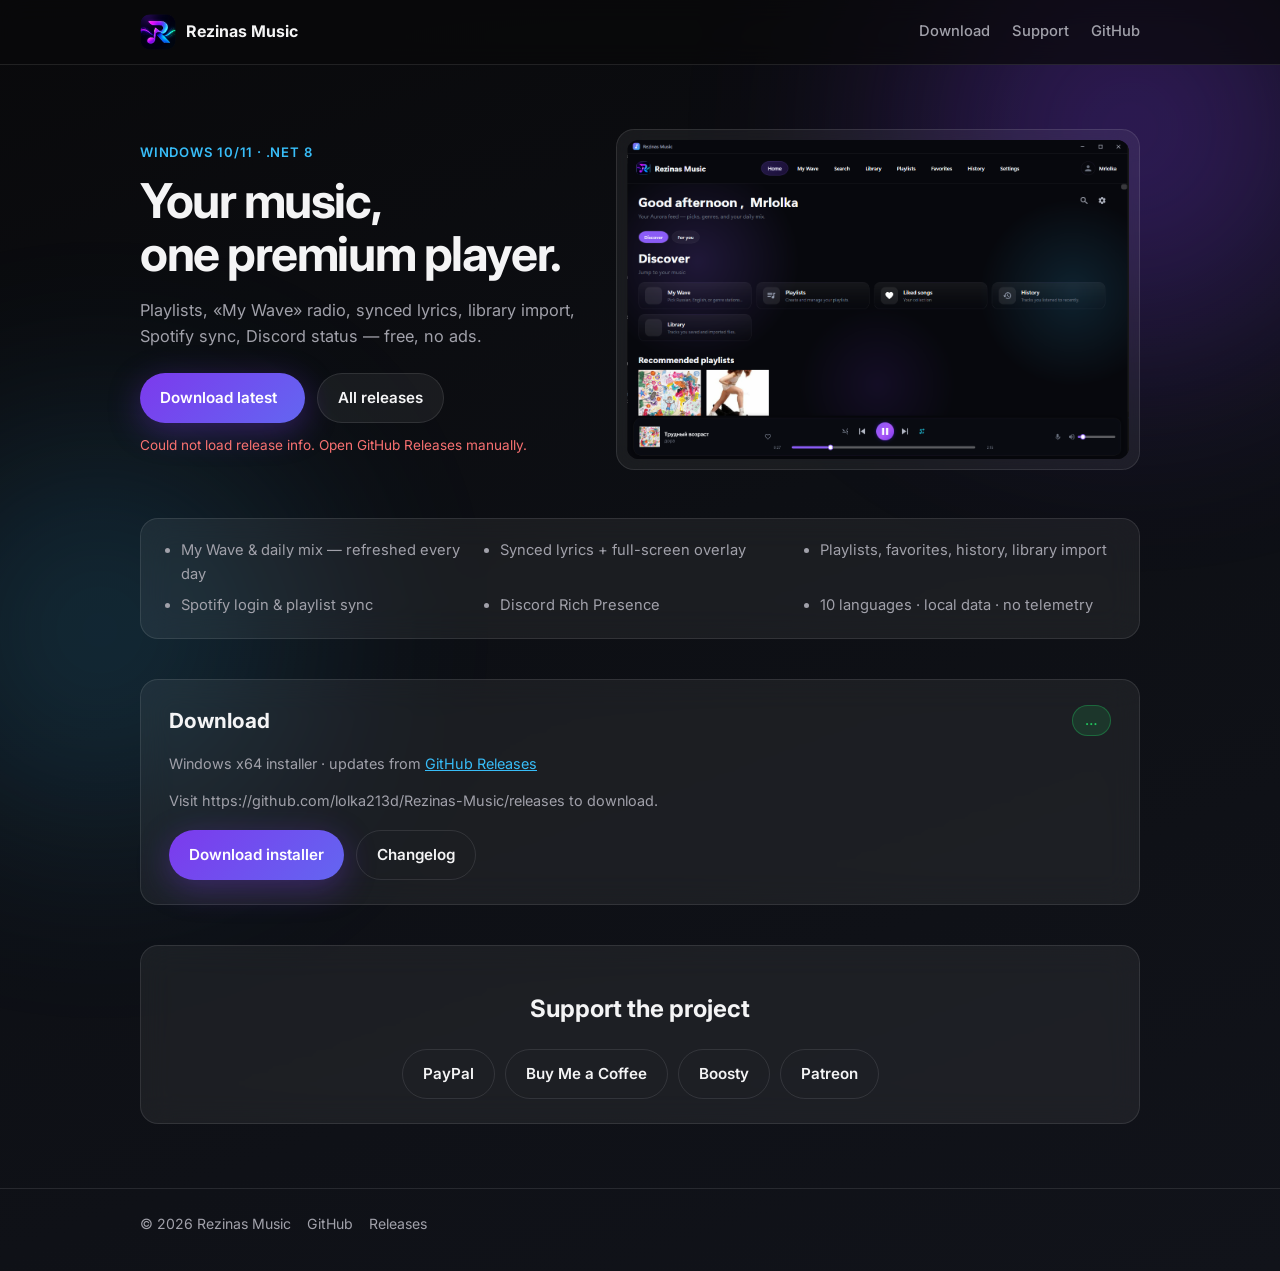
==== commit a77428a1: "Simplify website: remove duplicate sections and bad player screenshot. Keep hero with one app screen" ====
--- a/website/index.html
+++ b/website/index.html
@@ -4,7 +4,7 @@
   <meta charset="UTF-8" />
   <meta name="viewport" content="width=device-width, initial-scale=1" />
   <title>Rezinas Music — Windows desktop player</title>
-  <meta name="description" content="Rezinas Music — premium dark glass music player for Windows. Playlists, My Wave radio, lyrics, Spotify sync, Discord status." />
+  <meta name="description" content="Rezinas Music — dark glass desktop player for Windows. Playlists, My Wave radio, lyrics, Spotify sync." />
   <link rel="icon" href="assets/app-icon.png" type="image/png" />
   <link rel="preconnect" href="https://fonts.googleapis.com" />
   <link rel="preconnect" href="https://fonts.gstatic.com" crossorigin />
@@ -22,8 +22,6 @@
         <span>Rezinas Music</span>
       </a>
       <nav class="nav">
-        <a href="#screenshots">Screenshots</a>
-        <a href="#features">Features</a>
         <a href="#download">Download</a>
         <a href="#support">Support</a>
         <a href="https://github.com/lolka213d/Rezinas-Music" target="_blank" rel="noopener">GitHub</a>
@@ -34,18 +32,12 @@
   <main>
     <section class="hero container">
       <div class="hero__text">
-        <p class="eyebrow">Windows 10/11 · .NET 8 · Dark glass UI</p>
+        <p class="eyebrow">Windows 10/11 · .NET 8</p>
         <h1>Your music,<br />one premium player.</h1>
         <p class="lead">
-          Rezinas Music is a desktop player built for long sessions: Aurora home feed,
-          personal radio, full library management, synced lyrics, and a bottom player bar
-          that stays out of your way.
+          Playlists, «My Wave» radio, synced lyrics, library import, Spotify sync,
+          Discord status — free, no ads.
         </p>
-        <ul class="hero__bullets">
-          <li>Free to use — no ads, no subscription</li>
-          <li>Installer for Windows x64 (~70 MB)</li>
-          <li>10 interface languages</li>
-        </ul>
         <div class="hero__actions">
           <a id="download-btn" class="btn btn--primary" href="#download">
             <span id="download-label">Download latest</span>
@@ -58,158 +50,34 @@
         <p id="update-status" class="status" aria-live="polite">Checking for updates…</p>
       </div>
       <figure class="hero__shot glass">
-        <div class="shot-frame shot-frame--wide">
-          <img src="assets/01-main.png" alt="Rezinas Music — Home screen with Discover cards and recommended playlists" loading="eager" />
+        <div class="shot-frame">
+          <img src="assets/01-main.png" alt="Rezinas Music — main screen" loading="eager" />
         </div>
-        <figcaption class="shot-caption">Home · Discover feed & recommended playlists</figcaption>
       </figure>
     </section>
 
-    <section id="screenshots" class="screenshots container">
-      <div class="section-head">
-        <h2>Inside the app</h2>
-        <p class="section-lead">Dark glass panels, soft violet accents, and a layout inspired by modern streaming apps — but fully local and under your control.</p>
-      </div>
-      <div class="screenshots__grid">
-        <figure class="glass shot-card">
-          <div class="shot-frame shot-frame--wide">
-            <img src="assets/01-main.png" alt="Main screen" loading="lazy" />
-          </div>
-          <figcaption>
-            <strong>Home</strong>
-            <span>Good morning/afternoon/evening greeting, Discover shortcuts, daily mix, and Deezer-powered rows.</span>
-          </figcaption>
-        </figure>
-        <figure class="glass shot-card">
-          <div class="shot-frame shot-frame--square">
-            <img src="assets/02-player.png" alt="Now playing" loading="lazy" />
-          </div>
-          <figcaption>
-            <strong>Player bar</strong>
-            <span>Cover art, transport controls, progress scrubber, volume, and lyrics button — always visible.</span>
-          </figcaption>
-        </figure>
-      </div>
-    </section>
-
-    <section class="sections container">
-      <div class="section-head">
-        <h2>Everything in one app</h2>
-        <p class="section-lead">Navigation is simple: top bar for pages, bottom bar for playback, side panel for queue and context.</p>
-      </div>
-      <div class="sections__grid">
-        <article class="glass section-card">
-          <span class="section-card__tag">Home</span>
-          <h3>Aurora feed</h3>
-          <p>Personalized rows, genre picks, daily mix, and quick access to playlists, favorites, history, and library.</p>
-        </article>
-        <article class="glass section-card">
-          <span class="section-card__tag">My Wave</span>
-          <h3>Endless radio</h3>
-          <p>Russian hits, international chart, genre stations, and a «For you» mix from your taste — refreshed every day.</p>
-        </article>
-        <article class="glass section-card">
-          <span class="section-card__tag">Search</span>
-          <h3>Find anything</h3>
-          <p>Search Deezer, YouTube, SoundCloud, and your local library. Filter by tracks, albums, artists, or podcasts.</p>
-        </article>
-        <article class="glass section-card">
-          <span class="section-card__tag">Library</span>
-          <h3>Your collection</h3>
-          <p>Import folders from PC, filter by artist, smart playlists («never played», «from 2024»), and full track list.</p>
-        </article>
-        <article class="glass section-card">
-          <span class="section-card__tag">Playlists</span>
-          <h3>Build & browse</h3>
-          <p>Create playlists, mosaic covers, drag-and-drop queue order, shuffle, and export/import as JSON.</p>
-        </article>
-        <article class="glass section-card">
-          <span class="section-card__tag">Album view</span>
-          <h3>Immersive playback</h3>
-          <p>Hero cover, synced lyrics panel, track list with play/shuffle/like — album page like a mini streaming app.</p>
-        </article>
-        <article class="glass section-card">
-          <span class="section-card__tag">Now Playing</span>
-          <h3>Context panel</h3>
-          <p>Queue with drag-and-drop, artist bio, credits, Spotify links, and full-screen lyrics overlay.</p>
-        </article>
-        <article class="glass section-card">
-          <span class="section-card__tag">Settings</span>
-          <h3>Make it yours</h3>
-          <p>Dark theme, language, equalizer, crossfade, hotkeys, Discord status, Spotify sync, backup ZIP, and stats.</p>
-        </article>
-      </div>
-    </section>
-
     <section id="features" class="features container">
-      <div class="section-head">
-        <h2>Features</h2>
-        <p class="section-lead">Built for people who listen for hours — not just press play once.</p>
-      </div>
-      <div class="grid">
-        <article class="glass card">
-          <h3>My Wave · daily refresh</h3>
-          <p>Personal radio and home mixes update once per calendar day — new picks without manual refresh.</p>
-        </article>
-        <article class="glass card">
-          <h3>Synced lyrics</h3>
-          <p>LRC timing from LRCLIB, full-screen overlay, album-side panel, and offset tuning in Settings.</p>
-        </article>
-        <article class="glass card">
-          <h3>Spotify sync</h3>
-          <p>Log in with Spotify, import playlists and liked songs, optional auto-sync on a schedule.</p>
-        </article>
-        <article class="glass card">
-          <h3>Discord Rich Presence</h3>
-          <p>Show what you listen to in Discord with cover art and app logo — toggle in Settings.</p>
-        </article>
-        <article class="glass card">
-          <h3>Queue & crossfade</h3>
-          <p>Reorder Up Next with drag-and-drop, repeat modes, shuffle, gapless-style crossfade between tracks.</p>
-        </article>
-        <article class="glass card">
-          <h3>Backup & privacy</h3>
-          <p>Playlists and settings in local SQLite. Export JSON/ZIP backup. No analytics server.</p>
-        </article>
-        <article class="glass card">
-          <h3>Media keys & tray</h3>
-          <p>Keyboard shortcuts, system media keys, mini player, and background playback from the tray.</p>
-        </article>
-        <article class="glass card">
-          <h3>10 languages</h3>
-          <p>English, Russian, Ukrainian, Spanish, German, French, Italian, Portuguese, Polish, Japanese.</p>
-        </article>
-        <article class="glass card">
-          <h3>Listening stats</h3>
-          <p>Week / month / year play counts, top artist, and top track — right in Settings.</p>
-        </article>
-      </div>
-    </section>
-
-    <section class="install container">
-      <div class="glass panel">
-        <h2>Install in 3 steps</h2>
-        <ol class="steps">
-          <li><strong>Download</strong> the latest <code>RezinasMusic-Setup-x.x.x.exe</code> from GitHub Releases.</li>
-          <li><strong>Run the installer</strong> — pick folder and language (English or Russian at setup).</li>
-          <li><strong>Launch</strong> — your library stays in <code>%LOCALAPPDATA%\RezinasMusic\</code> on your PC only.</li>
-        </ol>
-        <p class="muted install-note">Requires Windows 10/11 x64. No .NET install needed — the app is self-contained.</p>
-      </div>
+      <ul class="feature-list glass">
+        <li>My Wave & daily mix — refreshed every day</li>
+        <li>Synced lyrics + full-screen overlay</li>
+        <li>Playlists, favorites, history, library import</li>
+        <li>Spotify login & playlist sync</li>
+        <li>Discord Rich Presence</li>
+        <li>10 languages · local data · no telemetry</li>
+      </ul>
     </section>
 
     <section id="download" class="download container">
       <div class="glass panel">
         <div class="panel__head">
-          <h2>Latest release</h2>
+          <h2>Download</h2>
           <span id="release-badge" class="badge">…</span>
         </div>
-        <p class="muted">This block syncs automatically from <a href="https://github.com/lolka213d/Rezinas-Music/releases" target="_blank" rel="noopener">GitHub Releases</a> — publish a new tag and the site updates.</p>
-        <div id="release-notes" class="release-notes muted">Loading release notes…</div>
+        <p class="muted">Windows x64 installer · updates from <a href="https://github.com/lolka213d/Rezinas-Music/releases" target="_blank" rel="noopener">GitHub Releases</a></p>
+        <div id="release-notes" class="release-notes muted">Loading…</div>
         <div class="panel__actions">
           <a id="release-download" class="btn btn--primary" href="#" hidden>Download installer</a>
-          <a class="btn btn--outline" href="https://github.com/lolka213d/Rezinas-Music/blob/mine/CHANGELOG.md" target="_blank" rel="noopener">Full changelog</a>
-          <a class="btn btn--outline" href="https://github.com/lolka213d/Rezinas-Music" target="_blank" rel="noopener">Source code</a>
+          <a class="btn btn--outline" href="https://github.com/lolka213d/Rezinas-Music/blob/mine/CHANGELOG.md" target="_blank" rel="noopener">Changelog</a>
         </div>
       </div>
     </section>
@@ -217,13 +85,11 @@
     <section id="support" class="support container">
       <div class="glass panel panel--center">
         <h2>Support the project</h2>
-        <p class="muted">Rezinas Music is free and ad-free. If it helps your daily listening, you can support development.</p>
         <div class="support-links">
           <a class="btn btn--outline" href="https://www.paypal.com/ncp/payment/PMVP42DTMTBSL" target="_blank" rel="noopener">PayPal</a>
           <a class="btn btn--outline" href="https://buymeacoffee.com/rezinas" target="_blank" rel="noopener">Buy Me a Coffee</a>
           <a class="btn btn--outline" href="https://boosty.to/moonsfh" target="_blank" rel="noopener">Boosty</a>
           <a class="btn btn--outline" href="https://www.patreon.com/rezinas" target="_blank" rel="noopener">Patreon</a>
-          <a class="btn btn--outline" href="https://www.donationalerts.com/r/rezinas" target="_blank" rel="noopener">DonateAlerts</a>
         </div>
       </div>
     </section>
@@ -231,10 +97,9 @@
 
   <footer class="footer">
     <div class="container footer__inner">
-      <span>© 2026 Rezinas Music · by lolka213d</span>
+      <span>© 2026 Rezinas Music</span>
       <a href="https://github.com/lolka213d/Rezinas-Music">GitHub</a>
       <a href="https://github.com/lolka213d/Rezinas-Music/releases">Releases</a>
-      <a href="https://github.com/lolka213d/Rezinas-Music/blob/mine/LICENSE">License</a>
     </div>
   </footer>
 
--- a/website/css/style.css
+++ b/website/css/style.css
@@ -10,7 +10,6 @@
   --cyan: #38bdf8;
   --radius: 18px;
   --ratio-wide: 1285 / 818;
-  --ratio-square: 1 / 1;
 }
 
 *, *::before, *::after { box-sizing: border-box; }
@@ -37,7 +36,7 @@
 .bg-glow--violet { width: 420px; height: 420px; background: var(--violet); top: -80px; right: -60px; }
 .bg-glow--cyan { width: 360px; height: 360px; background: var(--cyan); bottom: 10%; left: -80px; opacity: 0.2; }
 
-.container { width: min(1100px, calc(100% - 40px)); margin: 0 auto; position: relative; z-index: 1; }
+.container { width: min(1000px, calc(100% - 40px)); margin: 0 auto; position: relative; z-index: 1; }
 
 .glass {
   background: var(--glass);
@@ -46,7 +45,6 @@
   backdrop-filter: blur(16px);
 }
 
-/* Header */
 .header {
   position: sticky;
   top: 0;
@@ -60,7 +58,6 @@
   align-items: center;
   justify-content: space-between;
   padding: 14px 0;
-  gap: 16px;
 }
 .brand {
   display: flex;
@@ -69,40 +66,25 @@
   color: var(--text);
   text-decoration: none;
   font-weight: 700;
-  font-size: 1.05rem;
-  flex-shrink: 0;
 }
 .brand__icon { border-radius: 10px; }
-.nav {
-  display: flex;
-  flex-wrap: wrap;
-  gap: 16px 22px;
-  justify-content: flex-end;
-}
+.nav { display: flex; gap: 22px; }
 .nav a {
   color: var(--muted);
   text-decoration: none;
-  font-size: 0.88rem;
+  font-size: 0.92rem;
   font-weight: 500;
-  transition: color 0.2s;
 }
 .nav a:hover { color: var(--text); }
 
-/* Section headings */
-.section-head { margin-bottom: 28px; max-width: 640px; }
-.section-head h2 { margin: 0 0 10px; font-size: 1.6rem; }
-.section-lead { margin: 0; color: var(--muted); font-size: 1rem; }
-
-/* Screenshots — fixed aspect ratio, no squashing */
 .shot-frame {
   width: 100%;
+  aspect-ratio: var(--ratio-wide);
   overflow: hidden;
   border-radius: 12px;
   background: #0a0a0c;
   line-height: 0;
 }
-.shot-frame--wide { aspect-ratio: var(--ratio-wide); }
-.shot-frame--square { aspect-ratio: var(--ratio-square); }
 .shot-frame img {
   display: block;
   width: 100%;
@@ -110,23 +92,16 @@
   object-fit: contain;
   object-position: center top;
 }
-.shot-caption {
-  margin: 10px 4px 0;
-  font-size: 0.82rem;
-  color: var(--muted);
-  text-align: center;
-}
-
-/* Hero */
+
 .hero {
   display: grid;
-  grid-template-columns: minmax(280px, 1fr) minmax(300px, 1.15fr);
-  gap: 40px 48px;
-  align-items: center;
-  padding: 64px 0 56px;
-}
-@media (max-width: 900px) {
-  .hero { grid-template-columns: 1fr; padding-top: 36px; }
+  grid-template-columns: 1fr 1.2fr;
+  gap: 40px;
+  align-items: center;
+  padding: 64px 0 48px;
+}
+@media (max-width: 860px) {
+  .hero { grid-template-columns: 1fr; }
   .nav { display: none; }
 }
 .eyebrow {
@@ -138,74 +113,15 @@
   margin: 0 0 12px;
 }
 .hero h1 {
-  font-size: clamp(2.2rem, 5vw, 3.4rem);
-  line-height: 1.08;
+  font-size: clamp(2rem, 5vw, 3rem);
+  line-height: 1.1;
   margin: 0 0 16px;
   letter-spacing: -0.03em;
 }
-.lead { color: var(--muted); font-size: 1.05rem; max-width: 520px; margin: 0 0 18px; }
-.hero__bullets {
-  margin: 0 0 24px;
-  padding-left: 1.15rem;
-  color: var(--muted);
-  font-size: 0.92rem;
-}
-.hero__bullets li { margin-bottom: 6px; }
-.hero__actions { display: flex; flex-wrap: wrap; gap: 12px; margin-bottom: 14px; }
-.hero__shot {
-  margin: 0;
-  padding: 10px;
-  min-width: 0;
-}
-
-/* Screenshot gallery */
-.screenshots { padding: 16px 0 56px; }
-.screenshots__grid {
-  display: grid;
-  grid-template-columns: 1.4fr 1fr;
-  gap: 20px;
-  align-items: start;
-}
-@media (max-width: 800px) {
-  .screenshots__grid { grid-template-columns: 1fr; }
-}
-.shot-card {
-  margin: 0;
-  padding: 12px;
-}
-.shot-card figcaption {
-  display: flex;
-  flex-direction: column;
-  gap: 4px;
-  padding: 14px 6px 4px;
-  font-size: 0.88rem;
-  color: var(--muted);
-}
-.shot-card figcaption strong { color: var(--text); font-size: 0.95rem; }
-
-/* App sections grid */
-.sections { padding-bottom: 56px; }
-.sections__grid {
-  display: grid;
-  grid-template-columns: repeat(auto-fit, minmax(240px, 1fr));
-  gap: 14px;
-}
-.section-card {
-  padding: 20px 22px;
-}
-.section-card__tag {
-  display: inline-block;
-  font-size: 0.72rem;
-  font-weight: 700;
-  letter-spacing: 0.05em;
-  text-transform: uppercase;
-  color: var(--cyan);
-  margin-bottom: 8px;
-}
-.section-card h3 { margin: 0 0 8px; font-size: 1.05rem; }
-.section-card p { margin: 0; color: var(--muted); font-size: 0.9rem; }
-
-/* Buttons */
+.lead { color: var(--muted); font-size: 1.02rem; max-width: 440px; margin: 0 0 24px; }
+.hero__actions { display: flex; flex-wrap: wrap; gap: 12px; margin-bottom: 12px; }
+.hero__shot { margin: 0; padding: 10px; min-width: 0; }
+
 .btn {
   display: inline-flex;
   align-items: center;
@@ -215,7 +131,7 @@
   font-weight: 600;
   font-size: 0.95rem;
   text-decoration: none;
-  transition: transform 0.15s, box-shadow 0.15s;
+  transition: transform 0.15s;
 }
 .btn:hover { transform: translateY(-1px); }
 .btn--primary {
@@ -233,57 +149,36 @@
   color: var(--text);
   border: 1px solid var(--glass-border);
 }
-.btn__meta {
-  font-size: 0.78rem;
-  opacity: 0.85;
-  font-weight: 500;
-}
+.btn__meta { font-size: 0.78rem; opacity: 0.85; }
 .status { font-size: 0.85rem; color: var(--muted); margin: 0; }
 .status--ok { color: var(--green); }
 .status--err { color: #f87171; }
 
-/* Features */
-.features { padding-bottom: 48px; }
-.grid {
+.features { padding-bottom: 40px; }
+.feature-list {
+  margin: 0;
+  padding: 20px 24px 20px 40px;
   display: grid;
-  grid-template-columns: repeat(auto-fit, minmax(240px, 1fr));
-  gap: 14px;
-}
-.card { padding: 22px; }
-.card h3 { margin: 0 0 8px; font-size: 1rem; }
-.card p { margin: 0; color: var(--muted); font-size: 0.9rem; }
-
-/* Install */
-.install { padding-bottom: 48px; }
-.steps {
-  margin: 16px 0;
-  padding-left: 1.25rem;
+  grid-template-columns: repeat(auto-fit, minmax(260px, 1fr));
+  gap: 8px 24px;
   color: var(--muted);
-}
-.steps li { margin-bottom: 10px; }
-.steps strong { color: var(--text); }
-.steps code, .install-note code {
-  background: rgba(255, 255, 255, 0.08);
-  padding: 2px 6px;
-  border-radius: 6px;
-  font-size: 0.85em;
-}
-.install-note { margin: 0; font-size: 0.88rem; }
-
-/* Download panel */
-.download { padding-bottom: 48px; }
-.panel { padding: 28px; }
+  font-size: 0.92rem;
+}
+.feature-list li { margin: 0; }
+
+.download { padding-bottom: 40px; }
+.panel { padding: 24px 28px; }
 .panel--center { text-align: center; }
 .panel__head {
   display: flex;
   align-items: center;
   justify-content: space-between;
   gap: 12px;
-  margin-bottom: 12px;
+  margin-bottom: 8px;
   flex-wrap: wrap;
 }
-.panel__head h2 { margin: 0; font-size: 1.35rem; }
-.panel__actions { display: flex; flex-wrap: wrap; gap: 12px; margin-top: 20px; }
+.panel__head h2 { margin: 0; font-size: 1.3rem; }
+.panel__actions { display: flex; flex-wrap: wrap; gap: 12px; margin-top: 18px; }
 .badge {
   background: rgba(34, 197, 94, 0.15);
   color: var(--green);
@@ -293,35 +188,34 @@
   font-size: 0.82rem;
   font-weight: 600;
 }
-.muted { color: var(--muted); }
+.muted { color: var(--muted); font-size: 0.9rem; }
 .muted a { color: var(--cyan); }
 .release-notes {
   white-space: pre-wrap;
-  font-size: 0.92rem;
-  line-height: 1.65;
-  max-height: 320px;
+  font-size: 0.9rem;
+  line-height: 1.6;
+  max-height: 240px;
   overflow: auto;
-  margin-top: 16px;
-}
-
-/* Support & footer */
-.support { padding-bottom: 72px; }
+  margin-top: 14px;
+}
+
+.support { padding-bottom: 64px; }
 .support-links {
   display: flex;
   flex-wrap: wrap;
   gap: 10px;
   justify-content: center;
-  margin-top: 18px;
-}
+  margin-top: 16px;
+}
+
 .footer {
   border-top: 1px solid var(--glass-border);
-  padding: 24px 0 40px;
+  padding: 24px 0 36px;
 }
 .footer__inner {
   display: flex;
   flex-wrap: wrap;
   gap: 16px;
-  align-items: center;
   color: var(--muted);
   font-size: 0.88rem;
 }
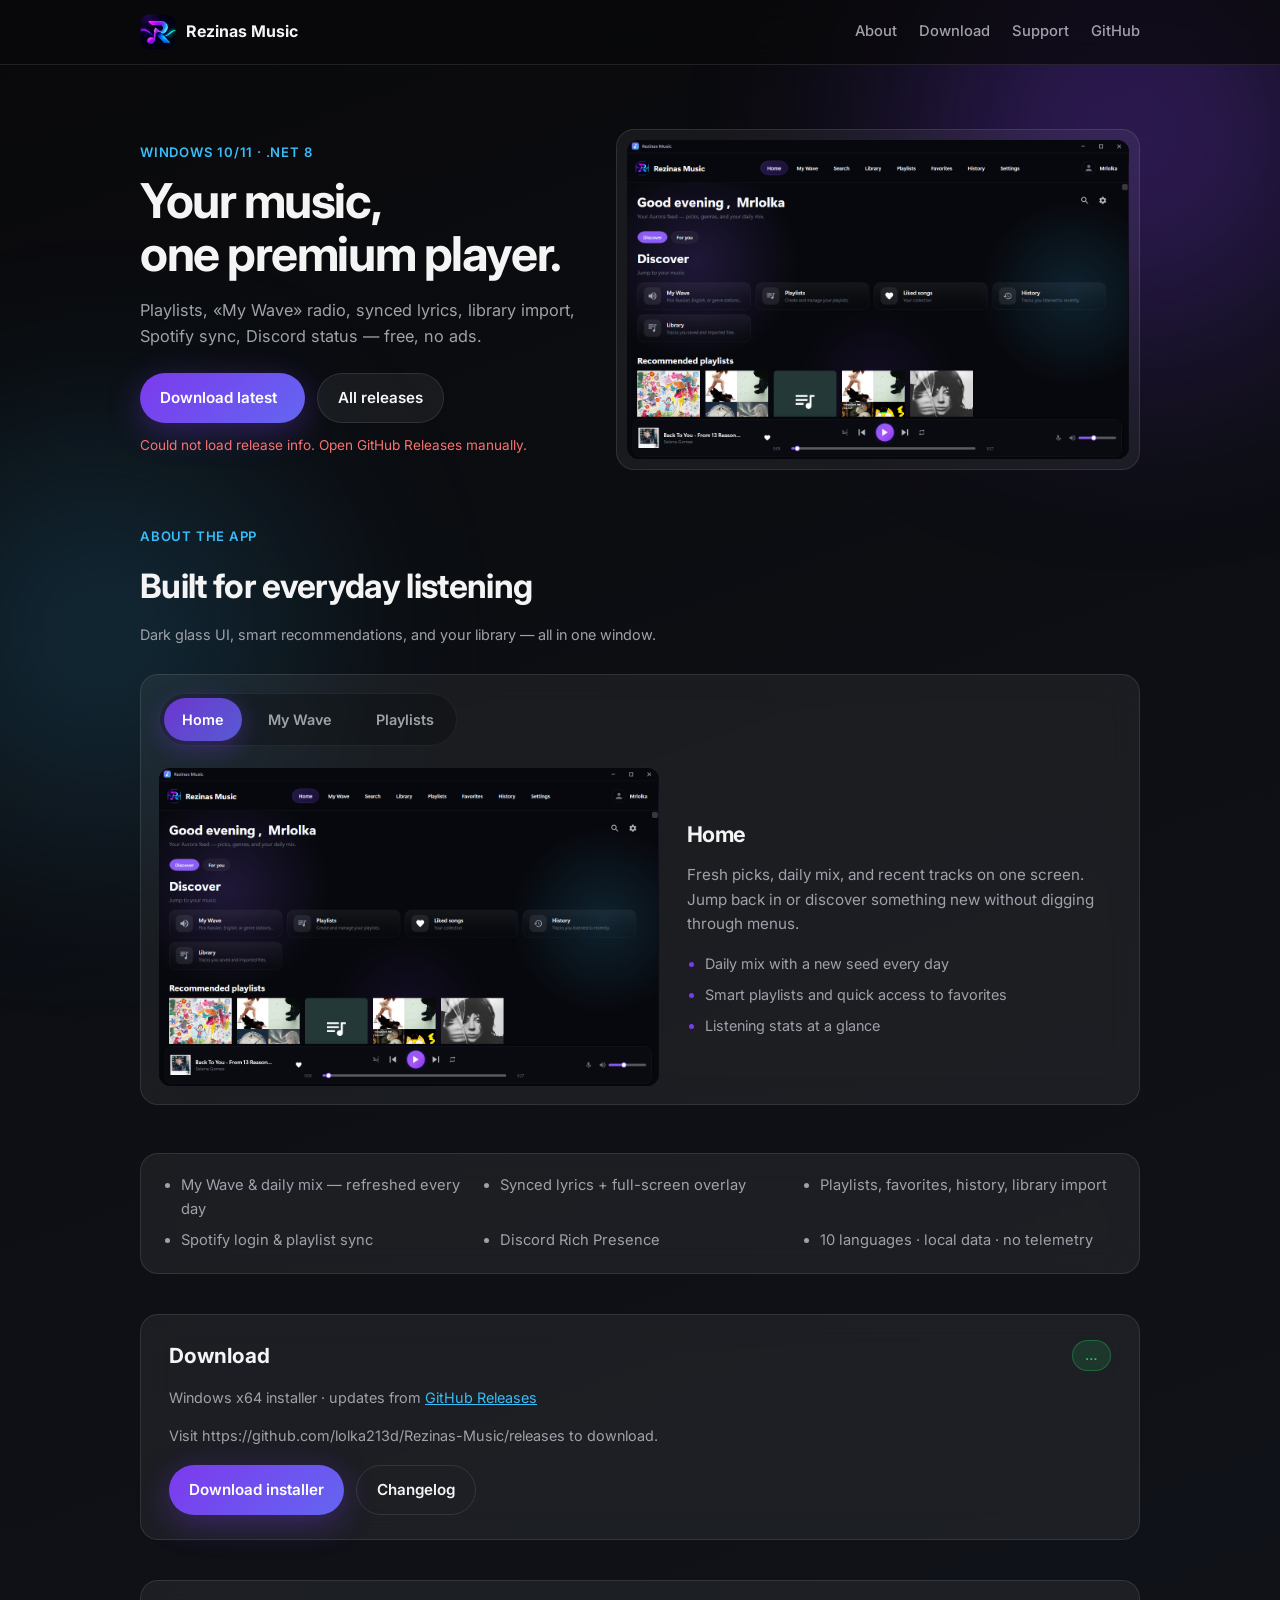
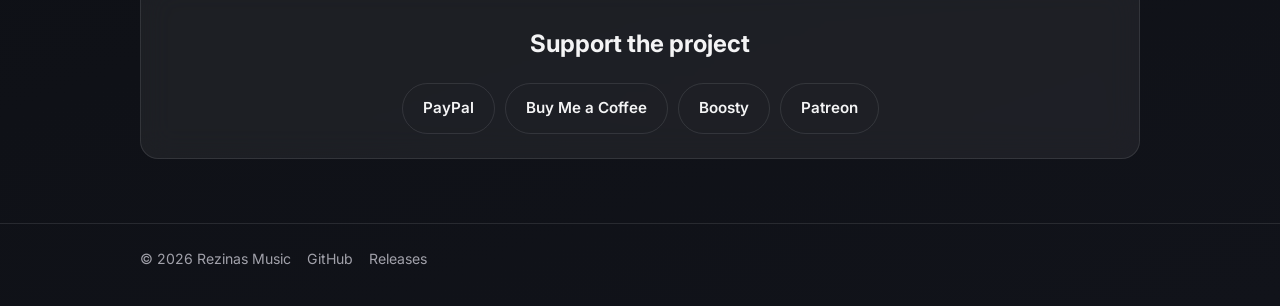
==== commit 7f70ff9b: "Add About section with Home, My Wave, and Playlists screenshots. New tabbed showcase on the landing " ====
--- a/website/index.html
+++ b/website/index.html
@@ -9,7 +9,7 @@
   <link rel="preconnect" href="https://fonts.googleapis.com" />
   <link rel="preconnect" href="https://fonts.gstatic.com" crossorigin />
   <link href="https://fonts.googleapis.com/css2?family=Inter:wght@400;500;600;700&display=swap" rel="stylesheet" />
-  <link rel="stylesheet" href="css/style.css" />
+  <link rel="stylesheet" href="css/style.css?v=4" />
 </head>
 <body>
   <div class="bg-glow bg-glow--violet"></div>
@@ -22,6 +22,7 @@
         <span>Rezinas Music</span>
       </a>
       <nav class="nav">
+        <a href="#about">About</a>
         <a href="#download">Download</a>
         <a href="#support">Support</a>
         <a href="https://github.com/lolka213d/Rezinas-Music" target="_blank" rel="noopener">GitHub</a>
@@ -51,9 +52,78 @@
       </div>
       <figure class="hero__shot glass">
         <div class="shot-frame">
-          <img src="assets/01-main.png" alt="Rezinas Music — main screen" loading="eager" />
+          <img src="assets/home.png" alt="Rezinas Music — home screen" loading="eager" />
         </div>
       </figure>
+    </section>
+
+    <section id="about" class="about container">
+      <header class="about__head">
+        <p class="eyebrow">About the app</p>
+        <h2>Built for everyday listening</h2>
+        <p class="muted about__lead">Dark glass UI, smart recommendations, and your library — all in one window.</p>
+      </header>
+
+      <div class="about__shell glass">
+        <div class="about-tabs" role="tablist" aria-label="App screens">
+          <button type="button" class="about-tab is-active" role="tab" id="tab-home" aria-selected="true" aria-controls="panel-home" data-tab="home">Home</button>
+          <button type="button" class="about-tab" role="tab" id="tab-mywave" aria-selected="false" aria-controls="panel-mywave" data-tab="mywave" tabindex="-1">My Wave</button>
+          <button type="button" class="about-tab" role="tab" id="tab-playlists" aria-selected="false" aria-controls="panel-playlists" data-tab="playlists" tabindex="-1">Playlists</button>
+        </div>
+
+        <div class="about-panels">
+          <article id="panel-home" class="about-panel is-active" role="tabpanel" aria-labelledby="tab-home">
+            <figure class="about-panel__shot">
+              <div class="shot-frame">
+                <img src="assets/home.png" alt="Home — recommendations and daily mix" loading="lazy" />
+              </div>
+            </figure>
+            <div class="about-panel__copy">
+              <h3>Home</h3>
+              <p>Fresh picks, daily mix, and recent tracks on one screen. Jump back in or discover something new without digging through menus.</p>
+              <ul class="about-points">
+                <li>Daily mix with a new seed every day</li>
+                <li>Smart playlists and quick access to favorites</li>
+                <li>Listening stats at a glance</li>
+              </ul>
+            </div>
+          </article>
+
+          <article id="panel-mywave" class="about-panel" role="tabpanel" aria-labelledby="tab-mywave" hidden>
+            <figure class="about-panel__shot">
+              <div class="shot-frame">
+                <img src="assets/mywave.png" alt="My Wave — personal radio" loading="lazy" />
+              </div>
+            </figure>
+            <div class="about-panel__copy">
+              <h3>My Wave</h3>
+              <p>Personal radio that learns from what you play. Start the mix and let it run — skip, like, and the queue keeps flowing.</p>
+              <ul class="about-points">
+                <li>Endless stream tuned to your taste</li>
+                <li>One tap from home or the sidebar</li>
+                <li>Works alongside your own playlists</li>
+              </ul>
+            </div>
+          </article>
+
+          <article id="panel-playlists" class="about-panel" role="tabpanel" aria-labelledby="tab-playlists" hidden>
+            <figure class="about-panel__shot">
+              <div class="shot-frame">
+                <img src="assets/playlists.png" alt="Playlists — library and collections" loading="lazy" />
+              </div>
+            </figure>
+            <div class="about-panel__copy">
+              <h3>Playlists</h3>
+              <p>Create collections, sync from Spotify, import your library, and export backups — everything stays on your PC.</p>
+              <ul class="about-points">
+                <li>Local playlists with drag-and-drop order</li>
+                <li>Spotify sync and library import</li>
+                <li>Export / import for backup</li>
+              </ul>
+            </div>
+          </article>
+        </div>
+      </div>
     </section>
 
     <section id="features" class="features container">
@@ -103,6 +173,6 @@
     </div>
   </footer>
 
-  <script src="js/app.js"></script>
+  <script src="js/app.js?v=4"></script>
 </body>
 </html>
--- a/website/css/style.css
+++ b/website/css/style.css
@@ -166,6 +166,94 @@
 }
 .feature-list li { margin: 0; }
 
+.about { padding: 8px 0 48px; }
+.about__head { margin-bottom: 28px; max-width: 560px; }
+.about__head h2 {
+  margin: 0 0 10px;
+  font-size: clamp(1.6rem, 3vw, 2.1rem);
+  letter-spacing: -0.02em;
+}
+.about__lead { margin: 0; }
+
+.about__shell { padding: 18px; overflow: hidden; }
+
+.about-tabs {
+  display: flex;
+  flex-wrap: wrap;
+  gap: 8px;
+  padding: 4px;
+  margin-bottom: 22px;
+  border-radius: 999px;
+  background: rgba(0, 0, 0, 0.22);
+  border: 1px solid rgba(255, 255, 255, 0.06);
+  width: fit-content;
+  max-width: 100%;
+}
+.about-tab {
+  appearance: none;
+  border: 0;
+  background: transparent;
+  color: var(--muted);
+  font: inherit;
+  font-size: 0.9rem;
+  font-weight: 600;
+  padding: 10px 18px;
+  border-radius: 999px;
+  cursor: pointer;
+  transition: color 0.2s, background 0.2s, box-shadow 0.2s;
+}
+.about-tab:hover { color: var(--text); }
+.about-tab.is-active {
+  color: white;
+  background: linear-gradient(135deg, rgba(124, 58, 237, 0.85), rgba(99, 102, 241, 0.85));
+  box-shadow: 0 6px 24px rgba(124, 58, 237, 0.35);
+}
+
+.about-panels { position: relative; }
+.about-panel {
+  display: none;
+  grid-template-columns: 1.15fr 1fr;
+  gap: 28px;
+  align-items: center;
+}
+.about-panel.is-active {
+  display: grid;
+  animation: about-in 0.32s ease;
+}
+@keyframes about-in {
+  from { opacity: 0; transform: translateY(8px); }
+  to { opacity: 1; transform: translateY(0); }
+}
+.about-panel[hidden] { display: none !important; }
+
+.about-panel__shot { margin: 0; min-width: 0; }
+.about-panel__copy h3 {
+  margin: 0 0 12px;
+  font-size: 1.35rem;
+  letter-spacing: -0.02em;
+}
+.about-panel__copy p {
+  margin: 0 0 16px;
+  color: var(--muted);
+  font-size: 0.95rem;
+}
+.about-points {
+  margin: 0;
+  padding-left: 18px;
+  color: var(--text);
+  font-size: 0.9rem;
+  display: grid;
+  gap: 8px;
+}
+.about-points li { color: var(--muted); }
+.about-points li::marker { color: var(--violet); }
+
+@media (max-width: 860px) {
+  .about-panel.is-active { grid-template-columns: 1fr; }
+  .about-tabs { width: 100%; justify-content: stretch; }
+  .about-tab { flex: 1 1 auto; text-align: center; padding-inline: 12px; }
+}
+
 .download { padding-bottom: 40px; }
 .panel { padding: 24px 28px; }
 .panel--center { text-align: center; }
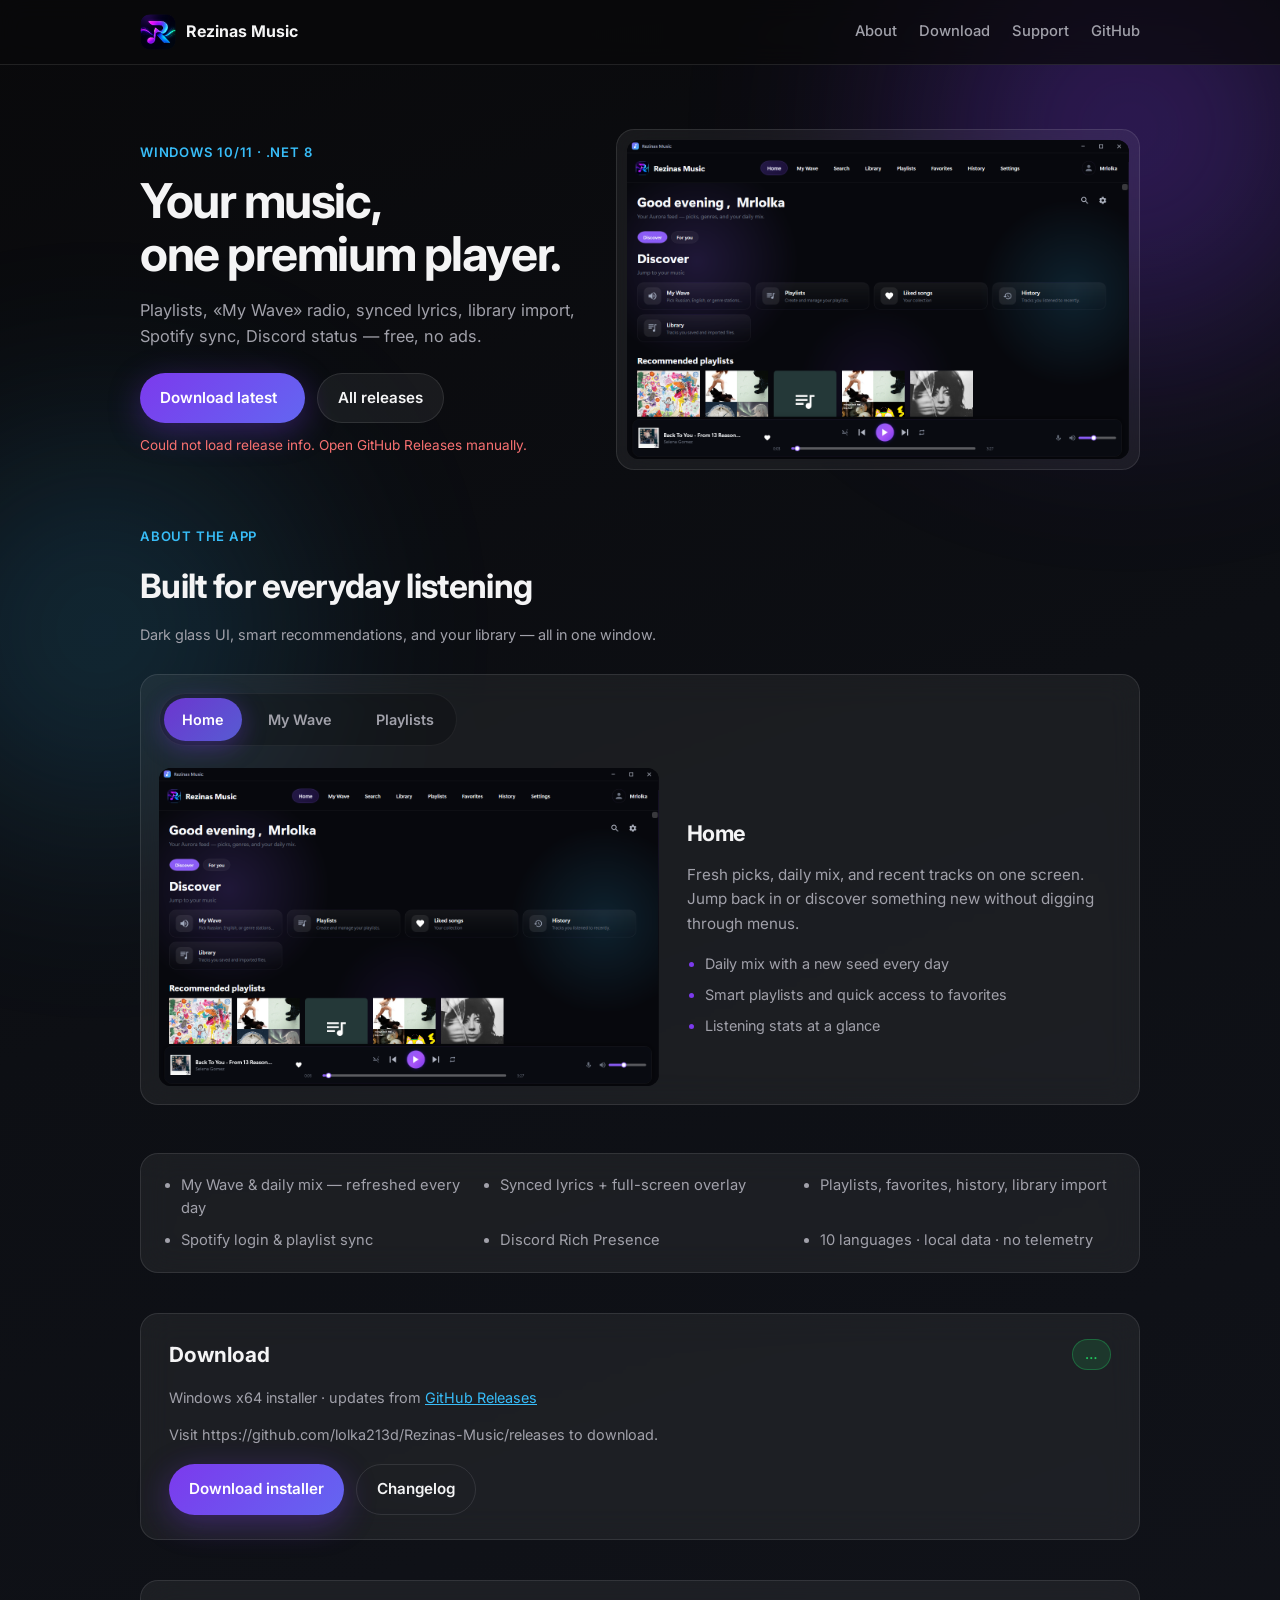
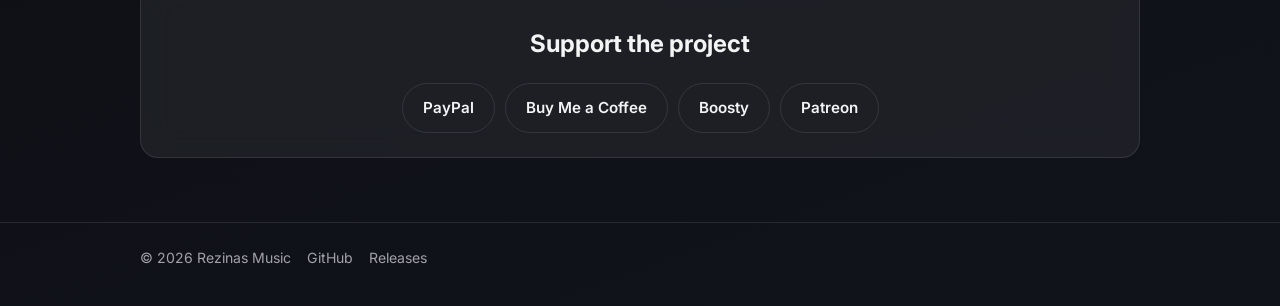
==== commit 80c9b81e: "Replace old README screenshots with home.png and remove app icon image. Drop 01-main and 02-player a" ====
--- a/website/index.html
+++ b/website/index.html
@@ -9,7 +9,7 @@
   <link rel="preconnect" href="https://fonts.googleapis.com" />
   <link rel="preconnect" href="https://fonts.gstatic.com" crossorigin />
   <link href="https://fonts.googleapis.com/css2?family=Inter:wght@400;500;600;700&display=swap" rel="stylesheet" />
-  <link rel="stylesheet" href="css/style.css?v=4" />
+  <link rel="stylesheet" href="css/style.css?v=5" />
 </head>
 <body>
   <div class="bg-glow bg-glow--violet"></div>
@@ -52,7 +52,7 @@
       </div>
       <figure class="hero__shot glass">
         <div class="shot-frame">
-          <img src="assets/home.png" alt="Rezinas Music — home screen" loading="eager" />
+          <img src="assets/home.png?v=5" alt="Rezinas Music — home screen" loading="eager" />
         </div>
       </figure>
     </section>
@@ -75,7 +75,7 @@
           <article id="panel-home" class="about-panel is-active" role="tabpanel" aria-labelledby="tab-home">
             <figure class="about-panel__shot">
               <div class="shot-frame">
-                <img src="assets/home.png" alt="Home — recommendations and daily mix" loading="lazy" />
+                <img src="assets/home.png?v=5" alt="Home — recommendations and daily mix" loading="lazy" />
               </div>
             </figure>
             <div class="about-panel__copy">
@@ -173,6 +173,6 @@
     </div>
   </footer>
 
-  <script src="js/app.js?v=4"></script>
+  <script src="js/app.js?v=5"></script>
 </body>
 </html>
--- a/website/css/style.css
+++ b/website/css/style.css
@@ -9,7 +9,7 @@
   --violet: #7c3aed;
   --cyan: #38bdf8;
   --radius: 18px;
-  --ratio-wide: 1285 / 818;
+  --ratio-wide: 1280 / 814;
 }
 
 *, *::before, *::after { box-sizing: border-box; }
